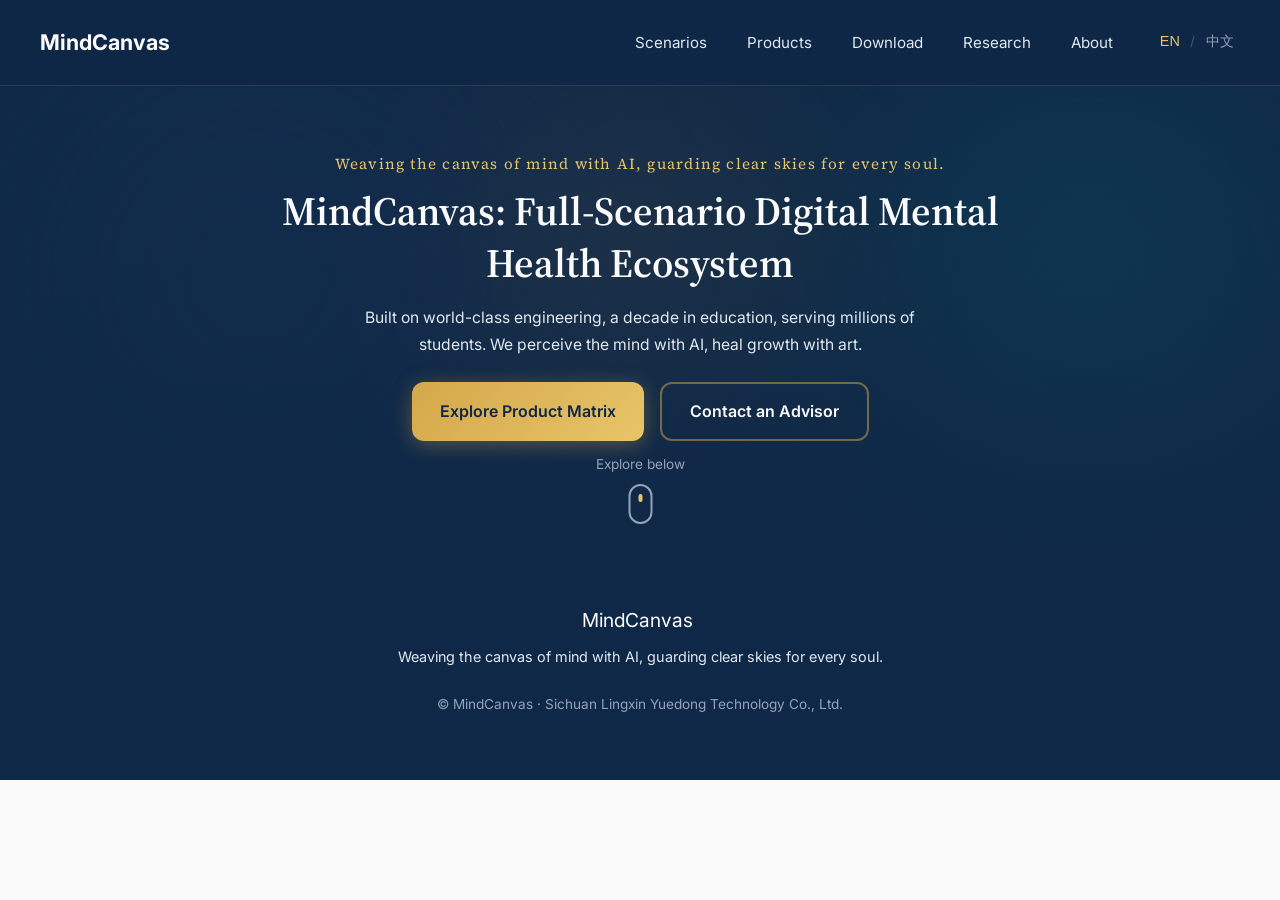
==== index.html @ 5634c2ac "first commit" ====
<!DOCTYPE html>
<html lang="en">
<head>
  <meta charset="UTF-8">
  <meta name="viewport" content="width=device-width, initial-scale=1.0">
  <title>MindCanvas — Full-Scenario Digital Mental Health Ecosystem</title>
  <meta name="description" content="Weaving the canvas of mind with AI, guarding clear skies for every soul. World-class engineering, a decade in education, millions of students.">
  <link rel="preconnect" href="https://fonts.googleapis.com">
  <link rel="preconnect" href="https://fonts.gstatic.com" crossorigin>
  <link href="https://fonts.googleapis.com/css2?family=Inter:wght@400;500;600;700&family=Source+Serif+4:opsz,wght@8..60,400;8..60,600;8..60,700&family=Noto+Sans+SC:wght@400;500;600;700&family=Noto+Serif+SC:wght@400;500;600;700&display=swap" rel="stylesheet">
  <link rel="stylesheet" href="styles.css">
</head>
<body>
  <header class="site-header">
    <nav class="nav">
      <a href="index.html" class="logo">
        <span class="logo-text">MindCanvas</span>
        <span class="logo-sub" data-i18n="logoSub">心幕</span>
      </a>
      <ul class="nav-links">
        <li><a href="scenarios.html" data-i18n="navScenarios">Scenarios</a></li>
        <li><a href="overview.html#solutions" data-i18n="navProducts">Products</a></li>
        <li><a href="app.html" data-i18n="navDownload">Download</a></li>
        <li><a href="research.html" data-i18n="navTechnology">Research</a></li>
        <li><a href="overview.html#about" data-i18n="navAbout">About</a></li>
        <li>
          <div class="lang-switcher">
            <button type="button" class="lang-btn active" data-lang="en" aria-label="English">EN</button>
            <span class="lang-sep">/</span>
            <button type="button" class="lang-btn" data-lang="zh" aria-label="中文">中文</button>
          </div>
        </li>
      </ul>
      <button class="nav-toggle" aria-label="Menu">
        <span></span><span></span><span></span>
      </button>
    </nav>
  </header>

  <main>
    <section class="hero" id="hero">
      <div class="hero-canvas" aria-hidden="true">
        <div class="fluid-gradient fluid-1"></div>
        <div class="fluid-gradient fluid-2"></div>
        <div class="fluid-gradient fluid-3"></div>
        <div class="canvas-overlay"></div>
      </div>
      <div class="hero-content">
        <p class="hero-tagline" data-i18n="heroTagline">Weaving the canvas of mind with AI, guarding clear skies for every soul.</p>
        <h1 class="hero-title" data-i18n="heroTitle">MindCanvas: Full-Scenario Digital Mental Health Ecosystem</h1>
        <p class="hero-subtitle" data-i18n="heroSubtitle">Built on world-class engineering, a decade in education, serving millions of students. We perceive the mind with AI, heal growth with art.</p>
        <div class="hero-cta">
          <a href="overview.html#solutions" class="btn btn-primary" data-i18n="ctaExplore">Explore Product Matrix</a>
          <a href="overview.html#contact" class="btn btn-secondary" data-i18n="ctaContact">Contact an Advisor</a>
        </div>
      </div>
      <a href="scenarios.html" class="hero-scroll" aria-label="Go to next page">
        <span data-i18n="heroScroll">Explore below</span>
        <div class="scroll-indicator"></div>
      </a>
    </section>
  </main>

  <footer class="site-footer">
    <div class="container">
      <div class="footer-brand">
        <span class="logo-text">MindCanvas</span>
        <span class="logo-sub" data-i18n="logoSub">心幕</span>
      </div>
      <p class="footer-slogan" data-i18n="footerSlogan">Weaving the canvas of mind with AI, guarding clear skies for every soul.</p>
      <p class="footer-copy" data-i18n="footerCopy">© MindCanvas · sensemind.ai</p>
    </div>
  </footer>

  <script src="i18n.js"></script>
  <script src="script.js"></script>
</body>
</html>
---- styles.css ----
/* =============================================
   MindCanvas 心幕 — 数智画卷 (Digital Canvas)
   在理性的底色上，勾勒感性的生命力
   科技深蓝 | 向阳金 | 治愈湖绿
   ============================================= */

:root {
  /* 科技深蓝 (Engineered Deep Blue) - 背景/导航主色，学术权威与 AI 严谨 */
  --blue-deep: #0f2847;
  --blue-primary: #1e3a5f;
  --blue-light: #2d5a87;
  
  /* 向阳金 (Radiant Gold) - Logo 笔触/按钮/高亮，希望与生机 */
  --gold-radiant: #D4A84B;
  --gold-soft: #E8C468;
  --gold-light: #F0D88A;
  
  /* 治愈湖绿 (Healing Teal) - 图表/数据流，平衡与宁静 */
  --teal-healing: #0d9488;
  --teal-soft: #14b8a6;
  --teal-light: #5eead4;
  
  /* 兼容别名 */
  --green-healing: var(--teal-healing);
  --green-soft: var(--teal-soft);
  --green-mint: var(--teal-soft);
  --blue-sky: var(--blue-primary);
  --blue-soft: var(--blue-light);
  --orange-apricot: var(--gold-soft);
  --yellow-warm: var(--gold-light);
  
  /* 中性色 */
  --white: #fafafa;
  --gray-100: #f1f5f9;
  --gray-200: #e2e8f0;
  --gray-400: #94a3b8;
  --gray-600: #475569;
  
  /* 流体渐变 - 数智画布 */
  --fluid-1: rgba(30, 58, 95, 0.5);
  --fluid-2: rgba(13, 148, 136, 0.35);
  --fluid-3: rgba(212, 168, 75, 0.2);
  
  /* 字体：半衬线标题 + 无衬线正文 */
  --font-serif: 'Source Serif 4', 'Noto Serif SC', serif;
  --font-sans: 'Inter', 'PingFang SC', 'Noto Sans SC', -apple-system, sans-serif;
  
  --space-xs: 0.5rem;
  --space-sm: 1rem;
  --space-md: 1.5rem;
  --space-lg: 2.5rem;
  --space-xl: 4rem;
  --radius: 12px;
  --radius-lg: 20px;
  
  --ease-out: cubic-bezier(0.33, 1, 0.68, 1);
  --ease-in-out: cubic-bezier(0.65, 0, 0.35, 1);
  
  --shadow-soft: 0 4px 20px rgba(15, 40, 71, 0.12);
  --shadow-card: 0 8px 32px rgba(15, 40, 71, 0.08);
}

/* Reset & Base */
*, *::before, *::after {
  box-sizing: border-box;
  margin: 0;
  padding: 0;
}

html {
  scroll-behavior: smooth;
}

body {
  font-family: var(--font-sans);
  font-size: 16px;
  line-height: 1.7;
  color: var(--gray-600);
  background: var(--white);
  overflow-x: hidden;
}

.scenarios-page main {
  padding-top: 70px;
}

/* ========== Header ========== */
.site-header {
  position: fixed;
  top: 0;
  left: 0;
  right: 0;
  z-index: 100;
  padding: var(--space-md) var(--space-lg);
  background: rgba(15, 40, 71, 0.92);
  backdrop-filter: blur(12px);
  border-bottom: 1px solid rgba(212, 168, 75, 0.15);
  transition: background 0.3s var(--ease-out);
}

.site-header.scrolled {
  background: rgba(15, 40, 71, 0.98);
  box-shadow: var(--shadow-soft);
}

.nav {
  max-width: 1200px;
  margin: 0 auto;
  display: flex;
  align-items: center;
  justify-content: space-between;
}

.logo {
  display: flex;
  align-items: baseline;
  gap: 0.35em;
  text-decoration: none;
  color: var(--white);
  font-weight: 700;
}

.logo-text {
  font-size: 1.35rem;
}

.logo-sub {
  font-family: var(--font-serif);
  font-size: 0.95rem;
  color: var(--gold-soft);
  font-weight: 500;
}

.nav-links {
  display: flex;
  gap: var(--space-lg);
  list-style: none;
}

.nav-links a {
  color: var(--gray-200);
  text-decoration: none;
  font-size: 0.95rem;
  transition: color 0.2s;
}

.nav-links a:hover {
  color: var(--gold-soft);
}

.lang-switcher {
  display: flex;
  align-items: center;
  gap: 0.25rem;
}

.lang-btn {
  background: none;
  border: none;
  color: var(--gray-400);
  font-size: 0.9rem;
  cursor: pointer;
  padding: 0.2rem 0.4rem;
  transition: color 0.2s;
}

.lang-btn:hover,
.lang-btn.active {
  color: var(--gold-soft);
}

.lang-sep {
  color: var(--gray-500);
  font-size: 0.85rem;
  user-select: none;
}

.nav-toggle {
  display: none;
  flex-direction: column;
  gap: 6px;
  background: none;
  border: none;
  cursor: pointer;
  padding: 4px;
}

.nav-toggle span {
  width: 24px;
  height: 2px;
  background: var(--white);
  transition: transform 0.3s, opacity 0.3s;
}

@media (max-width: 768px) {
  .nav-links {
    position: fixed;
    top: 60px;
    left: 0;
    right: 0;
    flex-direction: column;
    padding: var(--space-lg);
    background: rgba(15, 40, 71, 0.98);
    transform: translateY(-100%);
    opacity: 0;
    visibility: hidden;
    transition: all 0.3s var(--ease-out);
  }

  .nav-links.active {
    transform: translateY(0);
    opacity: 1;
    visibility: visible;
  }
}

/* ========== Hero Section ========== */
.hero {
  position: relative;
  min-height: min(65vh, 540px);
  display: flex;
  flex-direction: column;
  justify-content: center;
  align-items: center;
  padding: calc(60px + var(--space-sm)) var(--space-lg) var(--space-sm);
  overflow: hidden;
}

.hero-canvas {
  position: absolute;
  inset: 0;
  background: var(--blue-deep);
}

/* 流体渐变背景 */
.fluid-gradient {
  position: absolute;
  border-radius: 50%;
  filter: blur(80px);
  opacity: 0.8;
  animation: fluidFloat 18s ease-in-out infinite;
}

.fluid-1 {
  width: 60vw;
  height: 60vw;
  background: radial-gradient(circle, var(--fluid-1) 0%, transparent 70%);
  top: -20%;
  left: -10%;
  animation-delay: 0s;
}

.fluid-2 {
  width: 50vw;
  height: 50vw;
  background: radial-gradient(circle, var(--fluid-2) 0%, transparent 70%);
  bottom: -15%;
  right: -10%;
  animation-delay: -6s;
}

.fluid-3 {
  width: 40vw;
  height: 40vw;
  background: radial-gradient(circle, var(--fluid-3) 0%, transparent 70%);
  top: 50%;
  left: 50%;
  transform: translate(-50%, -50%);
  animation-delay: -12s;
}

@keyframes fluidFloat {
  0%, 100% { transform: translate(0, 0) scale(1); }
  33% { transform: translate(5%, -5%) scale(1.05); }
  66% { transform: translate(-5%, 5%) scale(0.98); }
}

.canvas-overlay {
  position: absolute;
  inset: 0;
  background: linear-gradient(180deg, transparent 0%, rgba(15,40,71,0.4) 50%, rgba(15,40,71,0.85) 100%);
  pointer-events: none;
}

.hero-content {
  position: relative;
  z-index: 2;
  max-width: 800px;
  text-align: center;
}

.hero-tagline {
  font-family: var(--font-serif);
  font-size: 0.95rem;
  color: var(--gold-soft);
  margin-bottom: var(--space-xs);
  letter-spacing: 0.08em;
}

.hero-title {
  font-family: var(--font-serif);
  font-size: clamp(1.6rem, 3.5vw, 2.5rem);
  font-weight: 600;
  color: var(--white);
  line-height: 1.3;
  margin-bottom: var(--space-sm);
}

.hero-subtitle {
  font-size: 0.98rem;
  color: var(--gray-200);
  margin-bottom: var(--space-md);
  max-width: 560px;
  margin-left: auto;
  margin-right: auto;
}

.hero-cta {
  display: flex;
  gap: var(--space-sm);
  justify-content: center;
  flex-wrap: wrap;
  margin-bottom: var(--space-xs);
}

.btn {
  display: inline-flex;
  align-items: center;
  justify-content: center;
  padding: 0.85rem 1.75rem;
  font-size: 1rem;
  font-weight: 600;
  text-decoration: none;
  border-radius: var(--radius);
  transition: all 0.25s var(--ease-out);
  cursor: pointer;
}

.btn-primary {
  background: linear-gradient(135deg, var(--gold-radiant), var(--gold-soft));
  color: var(--blue-deep);
  border: none;
  box-shadow: 0 4px 20px rgba(212, 168, 75, 0.35);
}

.btn-primary:hover {
  transform: translateY(-2px);
  box-shadow: 0 8px 28px rgba(212, 168, 75, 0.45);
}

.btn-secondary {
  background: transparent;
  color: var(--white);
  border: 2px solid rgba(212, 168, 75, 0.5);
}

.btn-secondary:hover {
  border-color: var(--gold-soft);
  color: var(--gold-soft);
  background: rgba(212, 168, 75, 0.1);
}

.btn-large {
  padding: 1rem 2.5rem;
  font-size: 1.1rem;
}

.hero-scroll {
  position: absolute;
  bottom: var(--space-sm);
  left: 50%;
  transform: translateX(-50%);
  display: flex;
  flex-direction: column;
  align-items: center;
  gap: var(--space-xs);
  color: var(--gray-400);
  font-size: 0.85rem;
  text-decoration: none;
  cursor: pointer;
  transition: color 0.2s;
}

.hero-scroll:hover {
  color: var(--gold-soft);
}

.scroll-indicator {
  width: 24px;
  height: 40px;
  border: 2px solid var(--gray-400);
  border-radius: 12px;
  position: relative;
  overflow: hidden;
}

.scroll-indicator::after {
  content: '';
  position: absolute;
  top: 8px;
  left: 50%;
  transform: translateX(-50%);
  width: 4px;
  height: 8px;
  background: var(--gold-soft);
  border-radius: 2px;
  animation: scrollBounce 2s ease-in-out infinite;
}

@keyframes scrollBounce {
  0%, 100% { opacity: 1; transform: translateX(-50%) translateY(0); }
  50% { opacity: 0.3; transform: translateX(-50%) translateY(12px); }
}

/* ========== Scenarios Carousel ========== */
.scenarios {
  background: linear-gradient(160deg, var(--blue-deep) 0%, var(--blue-primary) 100%);
  color: var(--gray-200);
  padding-top: var(--space-lg);
}

.scenarios .section-title {
  color: var(--white);
}

.scenario-carousel {
  position: relative;
  overflow: hidden;
}

.carousel-track {
  position: relative;
  min-height: 300px;
}

.scenario-slide {
  position: absolute;
  inset: 0;
  display: grid;
  grid-template-columns: 1fr 1.2fr;
  gap: var(--space-lg);
  align-items: center;
  opacity: 0;
  visibility: hidden;
  transition: opacity 0.5s var(--ease-out), visibility 0.5s;
}

.scenario-slide.active {
  position: relative;
  opacity: 1;
  visibility: visible;
}

.slide-visual {
  aspect-ratio: 4/3;
  border-radius: var(--radius-lg);
  overflow: hidden;
  position: relative;
}

.scene-img {
  position: absolute;
  inset: 0;
  width: 100%;
  height: 100%;
  object-fit: cover;
  z-index: 1;
}

.slide-portal {
  background: linear-gradient(145deg, #7BC4A0 0%, #6BB89A 50%, #5BA88A 100%);
  box-shadow: var(--shadow-card);
}

.slide-bot {
  background: linear-gradient(145deg, #8B9FD4 0%, #7B8FC8 50%, #6B7FB8 100%);
  box-shadow: var(--shadow-card);
}

.slide-app {
  background: linear-gradient(145deg, #A8E6CF 0%, #7BC4A0 50%, #6BB89A 100%);
  box-shadow: var(--shadow-card);
}

.slide-edu {
  background: linear-gradient(145deg, #F5B895 0%, #F0A070 50%, #E89050 100%);
  box-shadow: var(--shadow-card);
}

.scene-illustration {
  position: absolute;
  inset: 0;
  background-size: cover;
  background-position: center;
  opacity: 0.9;
  z-index: 0;
}

.slide-portal .scene-illustration {
  background-image: 
    radial-gradient(circle at 30% 30%, rgba(255,255,255,0.15) 0%, transparent 50%),
    url("data:image/svg+xml,%3Csvg xmlns='http://www.w3.org/2000/svg' viewBox='0 0 120 120'%3E%3Cpath fill='rgba(255,255,255,0.2)' d='M30 50h60v20H30z M40 75h40v5H40z'/%3E%3Ccircle cx='60' cy='40' r='15' fill='none' stroke='rgba(255,255,255,0.3)' stroke-width='2'/%3E%3C/svg%3E");
}

.slide-bot .scene-illustration {
  background-image:
    radial-gradient(circle at 70% 30%, rgba(255,255,255,0.2) 0%, transparent 45%),
    url("data:image/svg+xml,%3Csvg xmlns='http://www.w3.org/2000/svg' viewBox='0 0 120 120'%3E%3Cellipse cx='60' cy='45' rx='25' ry='22' fill='none' stroke='rgba(255,255,255,0.3)' stroke-width='2'/%3E%3Ccircle cx='55' cy='40' r='3' fill='rgba(255,255,255,0.5)'/%3E%3Ccircle cx='65' cy='40' r='3' fill='rgba(255,255,255,0.5)'/%3E%3Cpath stroke='rgba(255,255,255,0.4)' stroke-width='2' d='M45 55 Q60 65 75 55' fill='none'/%3E%3Crect x='45' y='75' width='30' height='25' rx='5' fill='none' stroke='rgba(255,255,255,0.3)' stroke-width='1.5'/%3E%3C/svg%3E");
}

.slide-app .scene-illustration {
  background-image:
    radial-gradient(circle at 20% 80%, rgba(255,255,255,0.15) 0%, transparent 40%),
    url("data:image/svg+xml,%3Csvg xmlns='http://www.w3.org/2000/svg' viewBox='0 0 120 120'%3E%3Crect x='45' y='25' width='30' height='55' rx='4' fill='none' stroke='rgba(255,255,255,0.4)' stroke-width='2'/%3E%3Ccircle cx='60' cy='95' r='8' fill='none' stroke='rgba(255,255,255,0.3)' stroke-width='1.5'/%3E%3Cpath d='M55 45 L65 45 L65 70 L55 70 Z' fill='rgba(255,255,255,0.2)'/%3E%3C/svg%3E");
}

.slide-edu .scene-illustration {
  background-image:
    radial-gradient(circle at 80% 20%, rgba(255,255,255,0.2) 0%, transparent 50%),
    url("data:image/svg+xml,%3Csvg xmlns='http://www.w3.org/2000/svg' viewBox='0 0 120 120'%3E%3Crect x='20' y='40' width='80' height='50' rx='2' fill='none' stroke='rgba(255,255,255,0.35)' stroke-width='2'/%3E%3Cpath d='M30 55 h60 M30 65 h50' stroke='rgba(255,255,255,0.25)' stroke-width='1' fill='none'/%3E%3Ccircle cx='35' cy='75' r='8' fill='none' stroke='rgba(255,255,255,0.3)' stroke-width='1.5'/%3E%3Ccircle cx='55' cy='75' r='8' fill='none' stroke='rgba(255,255,255,0.3)' stroke-width='1.5'/%3E%3Ccircle cx='75' cy='75' r='8' fill='none' stroke='rgba(255,255,255,0.3)' stroke-width='1.5'/%3E%3C/svg%3E");
}

.slide-content {
  padding: var(--space-sm) 0;
}

.slide-product {
  font-size: 0.85rem;
  color: var(--gold-soft);
  text-transform: uppercase;
  letter-spacing: 0.08em;
  margin-bottom: var(--space-xs);
}

.slide-title {
  font-family: var(--font-serif);
  font-size: 1.35rem;
  font-weight: 600;
  color: var(--white);
  margin-bottom: var(--space-xs);
}

.slide-subtitle {
  font-size: 0.9rem;
  color: var(--gray-200);
  margin-bottom: var(--space-sm);
}

.slide-detail h4 {
  font-size: 0.8rem;
  color: var(--gold-soft);
  text-transform: uppercase;
  letter-spacing: 0.05em;
  margin-top: var(--space-sm);
  margin-bottom: var(--space-xs);
}

.slide-detail h4:first-of-type {
  margin-top: 0;
}

.slide-detail p {
  font-size: 0.9rem;
  line-height: 1.65;
  color: var(--gray-200);
}

.carousel-indicators {
  display: flex;
  justify-content: center;
  gap: var(--space-sm);
  margin-top: var(--space-sm);
}

.indicator {
  width: 10px;
  height: 10px;
  border-radius: 50%;
  border: 2px solid var(--gray-500);
  background: transparent;
  cursor: pointer;
  transition: all 0.3s;
}

.indicator:hover {
  border-color: var(--gold-soft);
}

.indicator.active {
  background: var(--gold-soft);
  border-color: var(--gold-soft);
}

@media (max-width: 900px) {
  .scenario-slide {
    grid-template-columns: 1fr;
  }

  .slide-visual {
    max-height: 240px;
  }
}

/* ========== Comparison Table ========== */
.comparison {
  background: var(--gray-100);
}

.comparison .section-title {
  color: var(--blue-deep);
}

.compare-table {
  max-width: 900px;
  margin: 0 auto;
  border-radius: var(--radius-lg);
  overflow: hidden;
  box-shadow: 0 4px 24px rgba(15, 40, 71, 0.08);
}

.compare-row {
  display: grid;
  grid-template-columns: 140px 1fr 1fr;
  min-height: 3rem;
}

.compare-row.compare-header {
  background: var(--blue-deep);
  color: white;
  font-weight: 600;
}

.compare-row:not(.compare-header) {
  background: white;
  border-bottom: 1px solid var(--gray-200);
}

.compare-row:not(.compare-header):last-child {
  border-bottom: none;
}

.compare-cell {
  padding: var(--space-md) var(--space-lg);
  display: flex;
  align-items: center;
}

.compare-dim {
  font-weight: 600;
  color: var(--blue-deep);
}

.compare-header .compare-dim {
  color: rgba(255, 255, 255, 0.95);
}

.compare-traditional {
  color: var(--gray-600);
  border-left: 1px solid var(--gray-200);
}

.compare-mindcanvas {
  background: rgba(13, 148, 136, 0.08);
  color: var(--blue-deep);
  border-left: 3px solid var(--green-healing);
  font-weight: 500;
}

.compare-header .compare-traditional,
.compare-header .compare-mindcanvas {
  border-left-color: rgba(255, 255, 255, 0.2);
}

.compare-header .compare-mindcanvas {
  background: rgba(255, 255, 255, 0.2);
  border-left-color: var(--green-soft);
}

@media (max-width: 700px) {
  .compare-row {
    grid-template-columns: 1fr;
    grid-template-rows: auto auto auto;
  }

  .compare-cell {
    padding: var(--space-sm) var(--space-md);
  }

  .compare-cell.compare-dim {
    background: var(--blue-deep);
    color: var(--white);
    font-size: 0.95rem;
  }

  .compare-row:not(.compare-header) .compare-dim {
    background: var(--gray-200);
    color: var(--blue-deep);
  }

  .compare-traditional {
    border-left: none;
    border-top: 1px solid var(--gray-200);
  }

  .compare-mindcanvas {
    border-left: none;
    border-top: 2px solid var(--teal-healing);
  }

  .compare-header .compare-cell {
    border-bottom: 1px solid rgba(255,255,255,0.2);
  }
}

/* ========== Sections Common ========== */
section {
  padding: var(--space-md) var(--space-lg);
}

/* 锚点滚动时留出固定头部高度，避免标题被挡住 */
section[id] {
  scroll-margin-top: 90px;
}

.container {
  max-width: 1100px;
  margin: 0 auto;
  padding-left: var(--space-md);
  padding-right: var(--space-md);
}

.section-title {
  font-family: var(--font-serif);
  font-size: clamp(1.5rem, 3vw, 2rem);
  font-weight: 600;
  color: var(--blue-deep);
  text-align: center;
  margin-bottom: var(--space-md);
}

/* ========== Legacy Section ========== */
.legacy {
  background: var(--gray-100);
}

.legacy-stats {
  display: grid;
  grid-template-columns: repeat(auto-fit, minmax(260px, 1fr));
  gap: var(--space-md);
}

.stat-card {
  background: white;
  padding: var(--space-lg);
  border-radius: var(--radius-lg);
  text-align: center;
  box-shadow: var(--shadow-card);
  border: 1px solid rgba(13, 148, 136, 0.15);
  transition: transform 0.3s var(--ease-out);
}

.stat-card:hover {
  transform: translateY(-4px);
}

.stat-number {
  font-family: var(--font-sans);
  font-size: 3rem;
  font-weight: 700;
  color: var(--teal-healing);
  display: inline;
}

.stat-unit {
  font-size: 1.5rem;
  color: var(--teal-healing);
  font-weight: 600;
}

.stat-label {
  font-size: 1.1rem;
  font-weight: 600;
  color: var(--blue-deep);
  margin-top: var(--space-xs);
}

.stat-desc {
  font-size: 0.9rem;
  color: var(--gray-600);
  margin-top: var(--space-xs);
}

.legacy-cta {
  padding: var(--space-xl) var(--space-lg);
  text-align: center;
  background: var(--gray-100);
}

.legacy-cta .btn {
  min-width: 200px;
}

/* ========== Solutions Section ========== */
.solutions {
  background: var(--white);
  padding-bottom: var(--space-xl);
}

.solutions .section-title {
  font-family: var(--font-serif);
}

.solution-cards {
  display: grid;
  grid-template-columns: repeat(2, 1fr);
  gap: var(--space-md);
}

.solution-card {
  perspective: 1000px;
  min-height: 220px;
}

.card-inner {
  position: relative;
  width: 100%;
  height: 100%;
  min-height: 220px;
  transition: transform 0.7s var(--ease-out);
  transform-style: preserve-3d;
}

.solution-card:hover .card-inner,
.solution-card.flipped .card-inner {
  transform: rotateY(180deg);
}

.card-front,
.card-back {
  position: absolute;
  inset: 0;
  backface-visibility: hidden;
  border-radius: var(--radius-lg);
  padding: var(--space-md);
  display: flex;
  flex-direction: column;
  justify-content: center;
  align-items: center;
  text-align: center;
  font-family: var(--font-sans);
}

.card-front {
  background: linear-gradient(145deg, var(--blue-primary) 0%, var(--blue-deep) 100%);
  color: white;
  border: 1px solid rgba(255, 255, 255, 0.3);
}

.card-icon {
  font-size: 2.5rem;
  margin-bottom: var(--space-sm);
}

.card-front h3 {
  font-family: var(--font-serif);
  font-size: 1.2rem;
  font-weight: 600;
  margin-bottom: var(--space-xs);
  line-height: 1.3;
}

.card-tag {
  font-family: var(--font-sans);
  font-size: 0.85rem;
  font-weight: 600;
  color: var(--teal-soft);
  margin-bottom: var(--space-xs);
  letter-spacing: 0.02em;
}

.card-desc {
  font-family: var(--font-sans);
  font-size: 0.9rem;
  line-height: 1.5;
  color: rgba(255, 255, 255, 0.95);
  word-wrap: break-word;
}

.card-back {
  background: linear-gradient(145deg, var(--blue-deep) 0%, #051a2e 100%);
  color: white;
  transform: rotateY(180deg);
  justify-content: flex-start;
  align-items: stretch;
  text-align: left;
  padding: var(--space-lg);
  overflow-y: auto;
}

.card-back h4 {
  font-family: var(--font-sans);
  font-size: 0.85rem;
  font-weight: 600;
  color: var(--gold-soft);
  margin-bottom: var(--space-sm);
  text-transform: uppercase;
  letter-spacing: 0.08em;
}

.card-back ul {
  list-style: none;
  padding: 0;
  margin: 0 0 var(--space-sm) 0;
  font-family: var(--font-sans);
  font-size: 0.9rem;
  line-height: 1.6;
}

.card-back li {
  padding-left: 1em;
  position: relative;
  margin-bottom: 0.35em;
}

.card-back li::before {
  content: '•';
  position: absolute;
  left: 0;
  color: var(--teal-soft);
}

.card-highlight {
  margin-top: auto;
  font-family: var(--font-sans);
  font-size: 0.85rem;
  font-weight: 500;
  color: var(--teal-soft);
  line-height: 1.4;
}

.card-link {
  display: inline-block;
  margin-top: var(--space-sm);
  font-family: var(--font-sans);
  font-size: 0.9rem;
  font-weight: 600;
  color: var(--gold-soft);
  text-decoration: none;
  transition: color 0.2s;
}

.card-link:hover {
  color: var(--gold-light);
}

/* ========== Technology Section (Research intro) ========== */
.technology {
  background: linear-gradient(160deg, var(--blue-deep) 0%, var(--blue-primary) 100%);
  color: white;
  padding-top: var(--space-xl);
}

.technology .section-title {
  color: white;
}

.tech-intro {
  max-width: 640px;
  margin: 0 auto var(--space-xl);
  text-align: center;
  font-size: 1.05rem;
  line-height: 1.7;
  color: rgba(255, 255, 255, 0.95);
}

.tech-cta-wrap {
  text-align: center;
  margin-top: var(--space-xl);
}

.tech-cta-wrap .btn {
  border-color: rgba(255, 255, 255, 0.5);
  color: white;
}

.tech-cta-wrap .btn:hover {
  background: rgba(255, 255, 255, 0.2);
  border-color: rgba(255, 255, 255, 0.8);
}

.tech-grid {
  display: grid;
  grid-template-columns: repeat(auto-fit, minmax(300px, 1fr));
  gap: var(--space-lg);
}

.tech-card {
  background: rgba(255, 255, 255, 0.15);
  border: 1px solid rgba(255, 255, 255, 0.25);
  border-radius: var(--radius-lg);
  padding: var(--space-xl);
  transition: all 0.3s var(--ease-out);
}

.tech-card:hover {
  background: rgba(255, 255, 255, 0.25);
  border-color: rgba(255, 255, 255, 0.4);
}

.tech-icon {
  width: 48px;
  height: 48px;
  color: var(--gold-soft);
  margin-bottom: var(--space-md);
}

.tech-icon svg {
  width: 100%;
  height: 100%;
}

.tech-card h3 {
  font-family: var(--font-serif);
  font-size: 1.2rem;
  font-weight: 600;
  color: white;
  margin-bottom: var(--space-sm);
}

.tech-card p {
  font-size: 0.95rem;
  line-height: 1.7;
  color: rgba(255, 255, 255, 0.95);
}

/* ========== About Section ========== */
.about {
  background: var(--gray-100);
}

.about-content {
  max-width: 720px;
  margin: 0 auto;
}

.about-block {
  margin-bottom: var(--space-xl);
}

.about-block h3 {
  font-family: var(--font-serif);
  font-size: 1.25rem;
  font-weight: 600;
  color: var(--blue-deep);
  margin-bottom: var(--space-md);
}

.about-block p {
  margin-bottom: var(--space-md);
  color: var(--gray-600);
}

.about-list {
  list-style: none;
}

.about-list li {
  margin-bottom: var(--space-md);
  padding-left: 1.5em;
  position: relative;
  color: var(--gray-600);
}

.about-list li::before {
  content: '';
  position: absolute;
  left: 0;
  top: 0.6em;
  width: 6px;
  height: 6px;
  background: var(--teal-healing);
  border-radius: 50%;
}

.about-vision {
  background: linear-gradient(135deg, var(--blue-primary), var(--blue-deep));
  padding: var(--space-xl);
  border-radius: var(--radius-lg);
  text-align: center;
}

.vision-text {
  font-family: var(--font-serif);
  font-size: 1.1rem;
  color: var(--white);
  margin: 0;
}

.vision-text strong {
  color: var(--gold-soft);
}

/* ========== Contact Section ========== */
.contact {
  background: linear-gradient(135deg, var(--blue-primary), var(--blue-deep));
  text-align: center;
}

.contact .section-title {
  color: white;
}

.contact-subtitle {
  color: rgba(255, 255, 255, 0.95);
  margin-bottom: var(--space-lg);
}

.contact .btn-primary {
  background: linear-gradient(135deg, var(--gold-radiant), var(--gold-soft));
  color: var(--blue-deep);
  box-shadow: 0 4px 20px rgba(212, 168, 75, 0.35);
}

.contact .btn-primary:hover {
  box-shadow: 0 8px 28px rgba(212, 168, 75, 0.45);
}

/* ========== Footer ========== */
.site-footer {
  background: var(--blue-deep);
  padding: var(--space-xl);
  text-align: center;
}

.footer-brand {
  display: flex;
  align-items: baseline;
  justify-content: center;
  gap: 0.35em;
  margin-bottom: var(--space-xs);
}

.footer-brand .logo-text {
  color: white;
  font-size: 1.2rem;
}

.footer-brand .logo-sub {
  color: var(--gold-soft);
}

.footer-slogan {
  color: var(--gray-200);
  font-size: 0.9rem;
  margin-bottom: var(--space-md);
}

.footer-copy {
  color: var(--gray-400);
  font-size: 0.85rem;
}

/* ========== Responsive ========== */
@media (max-width: 768px) {
  .nav-links {
    display: none;
  }

  .nav-toggle {
    display: flex;
  }

  .hero-cta {
    flex-direction: column;
  }

  .hero-cta .btn {
    width: 100%;
  }

  .solution-cards {
    grid-template-columns: 1fr;
  }

  .solution-card {
    min-height: 220px;
  }

  .card-inner {
    min-height: 220px;
  }
}
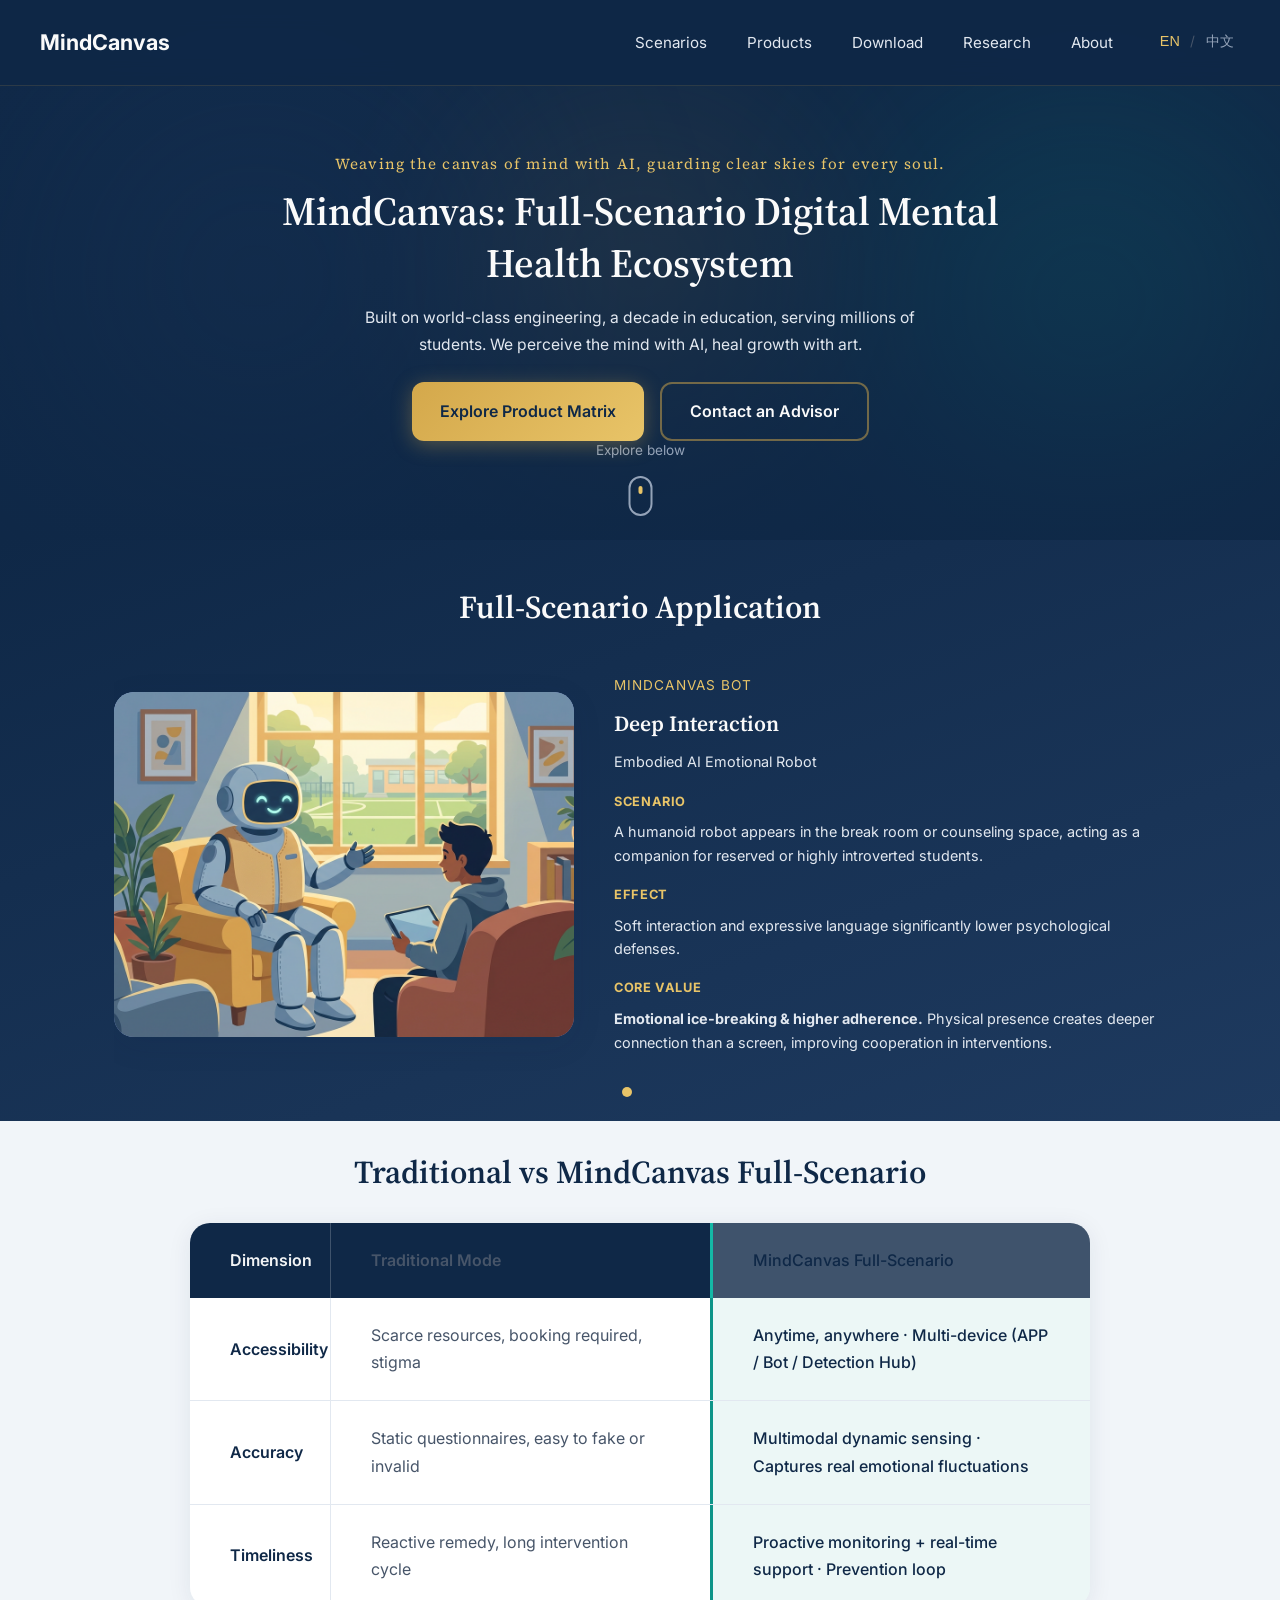
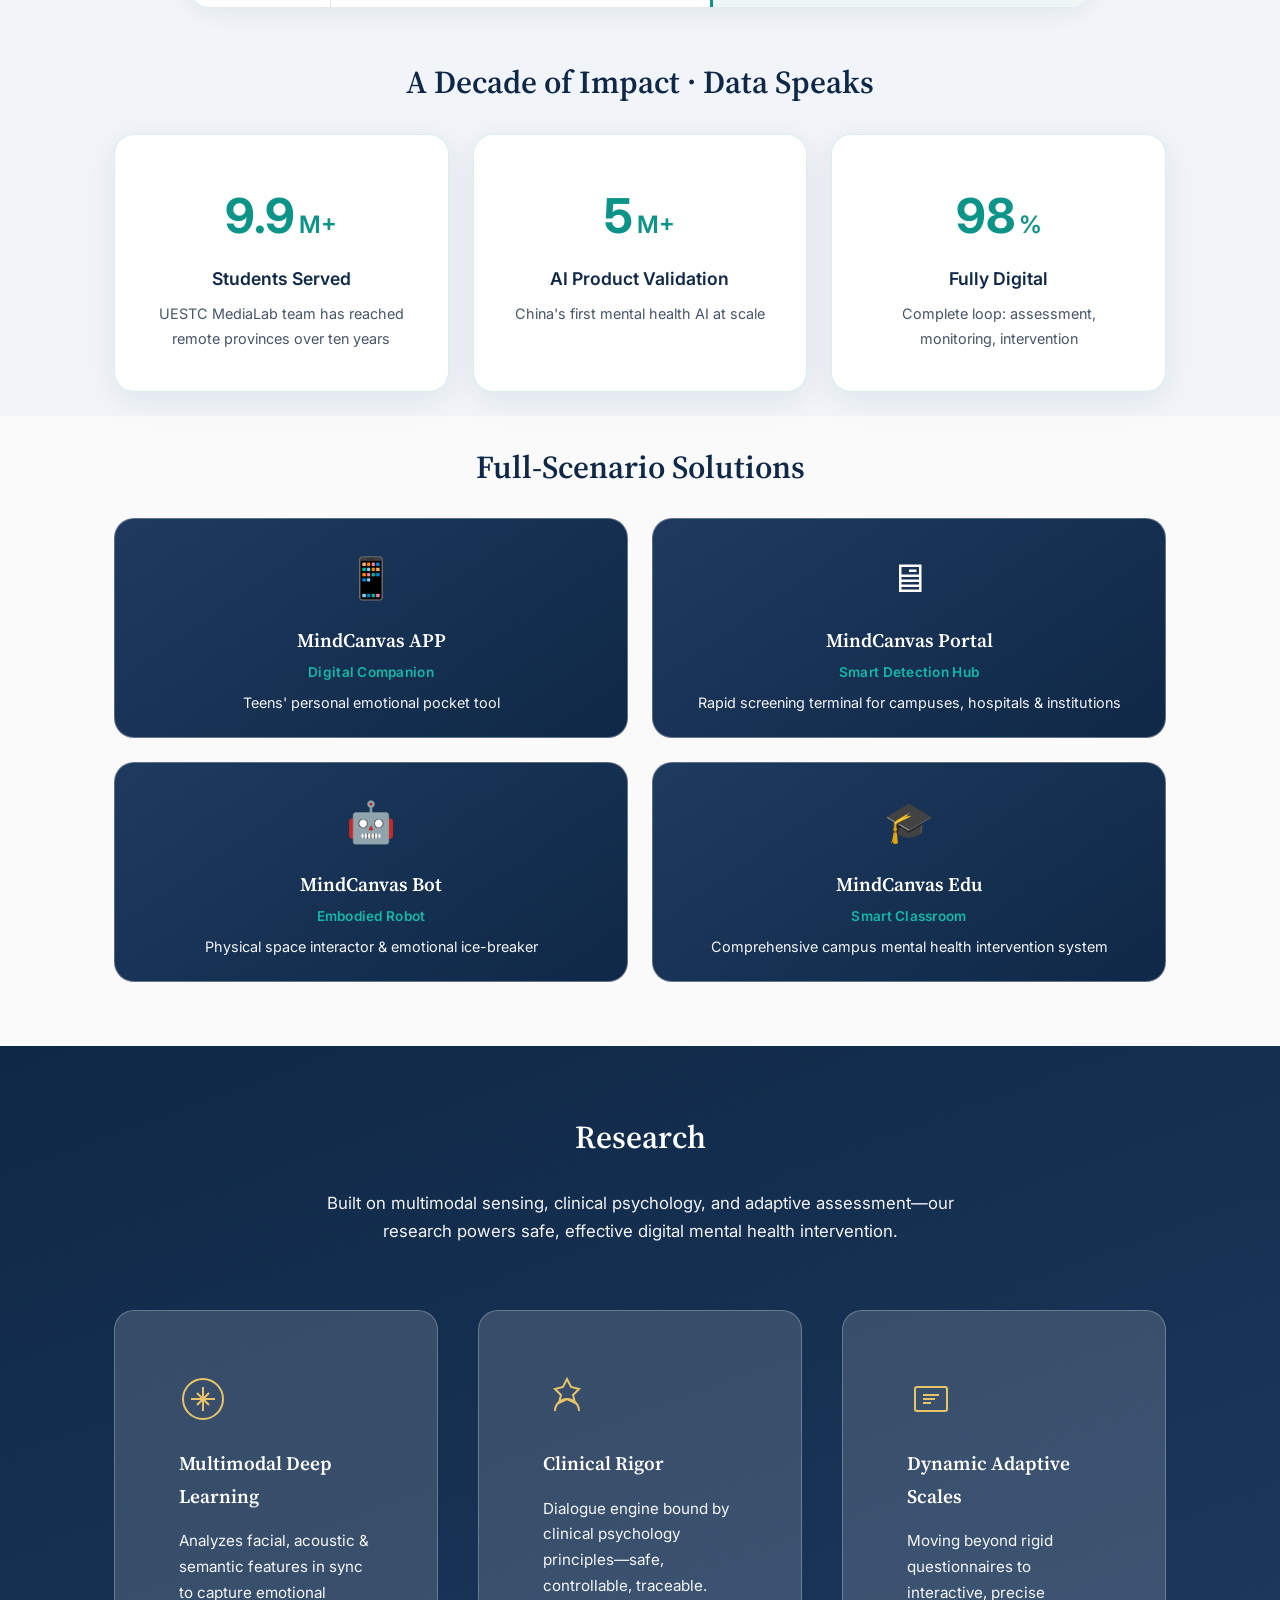
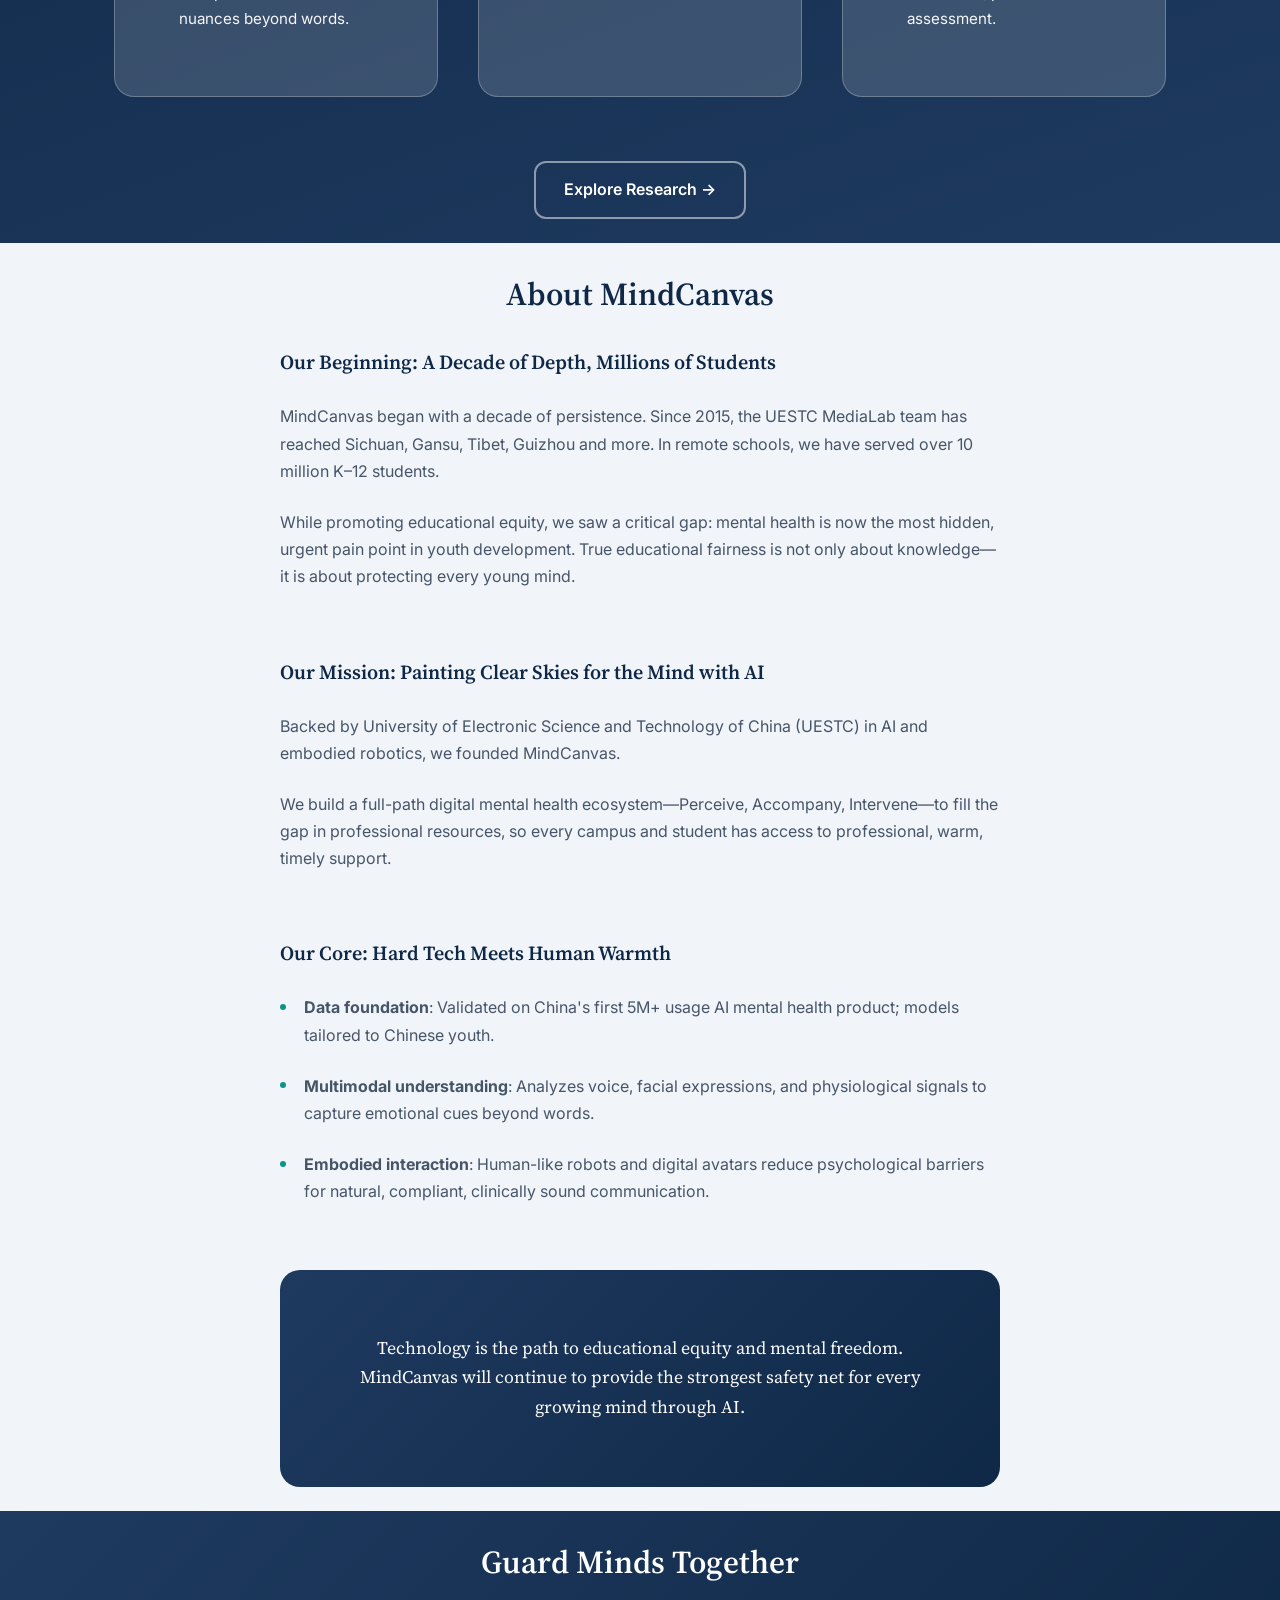
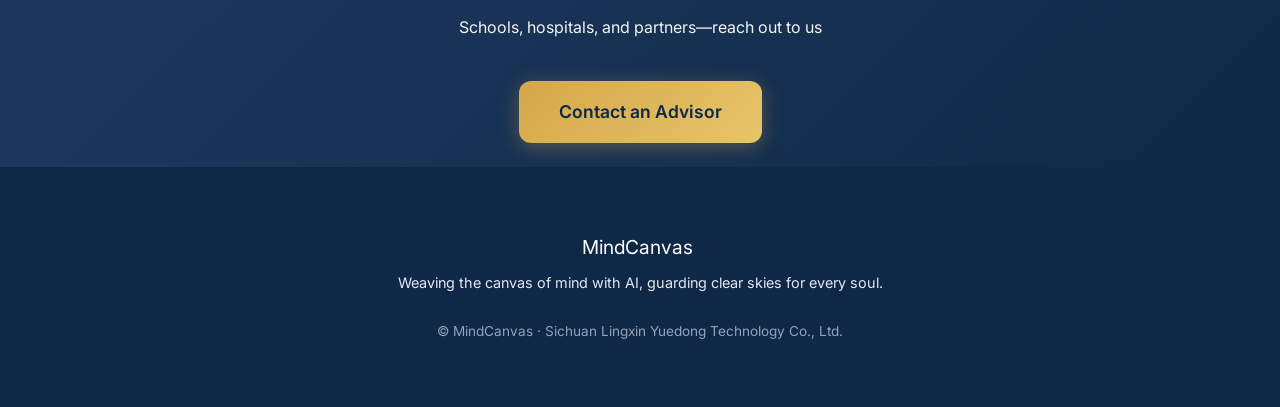
==== commit fcbcf6a1: "0.0.4" ====
--- a/index.html
+++ b/index.html
@@ -18,11 +18,11 @@
         <span class="logo-sub" data-i18n="logoSub">心幕</span>
       </a>
       <ul class="nav-links">
-        <li><a href="scenarios.html" data-i18n="navScenarios">Scenarios</a></li>
-        <li><a href="overview.html#solutions" data-i18n="navProducts">Products</a></li>
+        <li><a href="#scenarios" data-i18n="navScenarios">Scenarios</a></li>
+        <li><a href="#solutions" data-i18n="navProducts">Products</a></li>
         <li><a href="app.html" data-i18n="navDownload">Download</a></li>
         <li><a href="research.html" data-i18n="navTechnology">Research</a></li>
-        <li><a href="overview.html#about" data-i18n="navAbout">About</a></li>
+        <li><a href="#about" data-i18n="navAbout">About</a></li>
         <li>
           <div class="lang-switcher">
             <button type="button" class="lang-btn active" data-lang="en" aria-label="English">EN</button>
@@ -50,14 +50,327 @@
         <h1 class="hero-title" data-i18n="heroTitle">MindCanvas: Full-Scenario Digital Mental Health Ecosystem</h1>
         <p class="hero-subtitle" data-i18n="heroSubtitle">Built on world-class engineering, a decade in education, serving millions of students. We perceive the mind with AI, heal growth with art.</p>
         <div class="hero-cta">
-          <a href="overview.html#solutions" class="btn btn-primary" data-i18n="ctaExplore">Explore Product Matrix</a>
-          <a href="overview.html#contact" class="btn btn-secondary" data-i18n="ctaContact">Contact an Advisor</a>
-        </div>
-      </div>
-      <a href="scenarios.html" class="hero-scroll" aria-label="Go to next page">
+          <a href="#solutions" class="btn btn-primary" data-i18n="ctaExplore">Explore Product Matrix</a>
+          <a href="#contact" class="btn btn-secondary" data-i18n="ctaContact">Contact an Advisor</a>
+        </div>
+      </div>
+      <a href="#scenarios" class="hero-scroll" aria-label="Go to next section">
         <span data-i18n="heroScroll">Explore below</span>
         <div class="scroll-indicator"></div>
       </a>
+    </section>
+
+    <section class="scenarios" id="scenarios">
+      <div class="container">
+        <h2 class="section-title" data-i18n="scenariosTitle">Full-Scenario Application</h2>
+        <div class="scenario-carousel">
+          <div class="carousel-track">
+            <article class="scenario-slide active" data-scenario="portal">
+              <div class="slide-visual slide-portal">
+                <img src="assets/scene-portal.jpg" alt="校园筛查场景 - MindCanvas Portal" class="scene-img" onerror="this.style.display='none'">
+                <div class="scene-illustration" aria-hidden="true"></div>
+              </div>
+              <div class="slide-content">
+                <p class="slide-product">MindCanvas Portal</p>
+                <h3 class="slide-title" data-i18n="scene1Title">Campus Screening</h3>
+                <p class="slide-subtitle" data-i18n="scene1Sub">Smart Mental Health Detection Hub</p>
+                <div class="slide-detail">
+                  <h4 data-i18n="sceneUsage">Scenario</h4>
+                  <p data-i18n="scene1Usage">Students enter a private, welcoming smart detection booth at the school library or counseling room for a brief AI dialogue and regular "mental health checkup."</p>
+                  <h4 data-i18n="sceneEffect">Effect</h4>
+                  <p data-i18n="scene1Effect">Multimodal sensing captures subtle facial and acoustic cues—no rigid pencil-and-paper tests.</p>
+                  <h4 data-i18n="sceneValue">Core Value</h4>
+                  <p data-i18n="scene1Value"><strong>Efficient screening & early warning.</strong> Addresses the shortage of school counselors, pinpointing high-risk individuals at scale.</p>
+                </div>
+              </div>
+            </article>
+            <article class="scenario-slide" data-scenario="bot">
+              <div class="slide-visual slide-bot">
+                <img src="assets/scene-bot.jpg" alt="深度互动场景 - MindCanvas Bot" class="scene-img" onerror="this.style.display='none'">
+                <div class="scene-illustration" aria-hidden="true"></div>
+              </div>
+              <div class="slide-content">
+                <p class="slide-product">MindCanvas Bot</p>
+                <h3 class="slide-title" data-i18n="scene2Title">Deep Interaction</h3>
+                <p class="slide-subtitle" data-i18n="scene2Sub">Embodied AI Emotional Robot</p>
+                <div class="slide-detail">
+                  <h4 data-i18n="sceneUsage">Scenario</h4>
+                  <p data-i18n="scene2Usage">A humanoid robot appears in the break room or counseling space, acting as a companion for reserved or highly introverted students.</p>
+                  <h4 data-i18n="sceneEffect">Effect</h4>
+                  <p data-i18n="scene2Effect">Soft interaction and expressive language significantly lower psychological defenses.</p>
+                  <h4 data-i18n="sceneValue">Core Value</h4>
+                  <p data-i18n="scene2Value"><strong>Emotional ice-breaking & higher adherence.</strong> Physical presence creates deeper connection than a screen, improving cooperation in interventions.</p>
+                </div>
+              </div>
+            </article>
+            <article class="scenario-slide" data-scenario="app">
+              <div class="slide-visual slide-app">
+                <img src="assets/scene-app.jpg" alt="日常守护场景 - MindCanvas APP" class="scene-img" onerror="this.style.display='none'">
+                <div class="scene-illustration" aria-hidden="true"></div>
+              </div>
+              <div class="slide-content">
+                <p class="slide-product">MindCanvas APP</p>
+                <h3 class="slide-title" data-i18n="scene3Title">Daily Guardian</h3>
+                <p class="slide-subtitle" data-i18n="scene3Sub">Digital Mind Companion</p>
+                <div class="slide-detail">
+                  <h4 data-i18n="sceneUsage">Scenario</h4>
+                  <p data-i18n="scene3Usage">On the way home or alone at night, students chat with the Agent Matrix about academic stress or interpersonal worries.</p>
+                  <h4 data-i18n="sceneEffect">Effect</h4>
+                  <p data-i18n="scene3Effect">Digital doctor avatar provides 24/7 response and personalized guidance based on long-term emotional trends.</p>
+                  <h4 data-i18n="sceneValue">Core Value</h4>
+                  <p data-i18n="scene3Value"><strong>Long-term companionship & data continuity.</strong> Shifts mental health from "low-frequency consultation" to "high-frequency daily care" with a continuous, personal profile.</p>
+                </div>
+              </div>
+            </article>
+            <article class="scenario-slide" data-scenario="edu">
+              <div class="slide-visual slide-edu">
+                <img src="assets/scene-edu.jpg" alt="课堂预防场景 - MindCanvas Edu" class="scene-img" onerror="this.style.display='none'">
+                <div class="scene-illustration" aria-hidden="true"></div>
+              </div>
+              <div class="slide-content">
+                <p class="slide-product">MindCanvas Edu</p>
+                <h3 class="slide-title" data-i18n="scene4Title">Classroom Prevention</h3>
+                <p class="slide-subtitle" data-i18n="scene4Sub">Smart Dual-Teacher Classroom</p>
+                <div class="slide-detail">
+                  <h4 data-i18n="sceneUsage">Scenario</h4>
+                  <p data-i18n="scene4Usage">In remote-area classrooms, the AI dual-teacher system leads students through psychological resilience training on a large screen.</p>
+                  <h4 data-i18n="sceneEffect">Effect</h4>
+                  <p data-i18n="scene4Effect">With integrated mental health readers, students learn emotion-management skills through reading and AI interaction.</p>
+                  <h4 data-i18n="sceneValue">Core Value</h4>
+                  <p data-i18n="scene4Value"><strong>Educational equity & universal access.</strong> Delivers standardized mental intervention even where teachers are scarce, serving millions of students.</p>
+                </div>
+              </div>
+            </article>
+          </div>
+          <div class="carousel-indicators">
+            <button type="button" class="indicator active" data-index="0" aria-label="Scene 1"></button>
+            <button type="button" class="indicator" data-index="1" aria-label="Scene 2"></button>
+            <button type="button" class="indicator" data-index="2" aria-label="Scene 3"></button>
+            <button type="button" class="indicator" data-index="3" aria-label="Scene 4"></button>
+          </div>
+        </div>
+      </div>
+    </section>
+
+    <section class="comparison" id="comparison">
+      <div class="container">
+        <h2 class="section-title" data-i18n="compareTitle">Traditional vs MindCanvas Full-Scenario</h2>
+        <div class="compare-table">
+          <div class="compare-row compare-header">
+            <div class="compare-cell compare-dim" data-i18n="compareDim">Dimension</div>
+            <div class="compare-cell compare-traditional" data-i18n="compareTraditional">Traditional Mode</div>
+            <div class="compare-cell compare-mindcanvas" data-i18n="compareMindCanvas">MindCanvas Full-Scenario</div>
+          </div>
+          <div class="compare-row">
+            <div class="compare-cell compare-dim" data-i18n="compareAccess">Accessibility</div>
+            <div class="compare-cell compare-traditional" data-i18n="compareAccessOld">Scarce resources, booking required, stigma</div>
+            <div class="compare-cell compare-mindcanvas" data-i18n="compareAccessNew">Anytime, anywhere · Multi-device (APP / Bot / Detection Hub)</div>
+          </div>
+          <div class="compare-row">
+            <div class="compare-cell compare-dim" data-i18n="compareAccuracy">Accuracy</div>
+            <div class="compare-cell compare-traditional" data-i18n="compareAccuracyOld">Static questionnaires, easy to fake or invalid</div>
+            <div class="compare-cell compare-mindcanvas" data-i18n="compareAccuracyNew">Multimodal dynamic sensing · Captures real emotional fluctuations</div>
+          </div>
+          <div class="compare-row">
+            <div class="compare-cell compare-dim" data-i18n="compareTimely">Timeliness</div>
+            <div class="compare-cell compare-traditional" data-i18n="compareTimelyOld">Reactive remedy, long intervention cycle</div>
+            <div class="compare-cell compare-mindcanvas" data-i18n="compareTimelyNew">Proactive monitoring + real-time support · Prevention loop</div>
+          </div>
+        </div>
+      </div>
+    </section>
+
+    <section class="legacy" id="legacy">
+      <div class="container">
+        <h2 class="section-title" data-i18n="legacyTitle">A Decade of Impact · Data Speaks</h2>
+        <div class="legacy-stats">
+          <div class="stat-card">
+            <span class="stat-number" data-target-en="10.1" data-target-zh="1010">0</span>
+            <span class="stat-unit" data-i18n-unit="stat1Unit">M+</span>
+            <p class="stat-label" data-i18n="stat1Label">Students Served</p>
+            <p class="stat-desc" data-i18n="stat1Desc">UESTC MediaLab team has reached remote provinces over ten years</p>
+          </div>
+          <div class="stat-card">
+            <span class="stat-number" data-target-en="5" data-target-zh="500">0</span>
+            <span class="stat-unit" data-i18n-unit="stat2Unit">M+</span>
+            <p class="stat-label" data-i18n="stat2Label">AI Product Validation</p>
+            <p class="stat-desc" data-i18n="stat2Desc">China's first mental health AI at scale</p>
+          </div>
+          <div class="stat-card">
+            <span class="stat-number stat-percent" data-target-en="100" data-target-zh="100">0</span>
+            <span class="stat-unit">%</span>
+            <p class="stat-label" data-i18n="stat3Label">Fully Digital</p>
+            <p class="stat-desc" data-i18n="stat3Desc">Complete loop: assessment, monitoring, intervention</p>
+          </div>
+        </div>
+      </div>
+    </section>
+
+    <section class="solutions" id="solutions">
+      <div class="container">
+        <h2 class="section-title" data-i18n="solutionsTitle">Full-Scenario Solutions</h2>
+        <div class="solution-cards">
+          <article class="solution-card" data-product="app">
+            <div class="card-inner">
+              <div class="card-front">
+                <div class="card-icon">📱</div>
+                <h3>MindCanvas APP</h3>
+                <p class="card-tag" data-i18n="appTag">Digital Companion</p>
+                <p class="card-desc" data-i18n="appDesc">Teens' personal emotional pocket tool</p>
+              </div>
+              <div class="card-back">
+                <h4 data-i18n="appTech">Core Tech</h4>
+                <ul>
+                  <li data-i18n="appTechItem1">Agent Matrix</li>
+                  <li data-i18n="appTech2">Digital Doctor Avatar</li>
+                  <li data-i18n="appTechItem3">24/7 Empathetic Dialogue</li>
+                </ul>
+                <p class="card-highlight" data-i18n="appHighlight">Exclusive · Long-term mood tracking</p>
+                <a href="app.html" class="card-link" data-i18n="learnMore">Learn more →</a>
+              </div>
+            </div>
+          </article>
+          <article class="solution-card" data-product="portal">
+            <div class="card-inner">
+              <div class="card-front">
+                <div class="card-icon">🖥</div>
+                <h3>MindCanvas Portal</h3>
+                <p class="card-tag" data-i18n="portalTag">Smart Detection Hub</p>
+                <p class="card-desc" data-i18n="portalDesc">Rapid screening terminal for campuses, hospitals & institutions</p>
+              </div>
+              <div class="card-back">
+                <h4 data-i18n="appTech">Core Tech</h4>
+                <ul>
+                  <li data-i18n="portalTechItem1">Multimodal sensing (visual, acoustic, physiological)</li>
+                  <li data-i18n="portalTechItem2">AIGC dynamic adaptive scales</li>
+                </ul>
+                <p class="card-highlight" data-i18n="portalHighlight">Library · Clinic · One-stop deployment</p>
+                <a href="portal.html" class="card-link" data-i18n="learnMore">Learn more →</a>
+              </div>
+            </div>
+          </article>
+          <article class="solution-card" data-product="bot">
+            <div class="card-inner">
+              <div class="card-front">
+                <div class="card-icon">🤖</div>
+                <h3>MindCanvas Bot</h3>
+                <p class="card-tag" data-i18n="botTag">Embodied Robot</p>
+                <p class="card-desc" data-i18n="botDesc">Physical space interactor & emotional ice-breaker</p>
+              </div>
+              <div class="card-back">
+                <h4 data-i18n="appTech">Core Tech</h4>
+                <ul>
+                  <li data-i18n="botTechItem1">Embodied AI</li>
+                  <li data-i18n="botTechItem2">Human-like expression & speech</li>
+                  <li data-i18n="botTechItem3">Voice-text emotion recognition</li>
+                </ul>
+                <p class="card-highlight" data-i18n="botHighlight">Lower defenses · Higher adherence</p>
+                <a href="bot.html" class="card-link" data-i18n="learnMore">Learn more →</a>
+              </div>
+            </div>
+          </article>
+          <article class="solution-card" data-product="edu">
+            <div class="card-inner">
+              <div class="card-front">
+                <div class="card-icon">🎓</div>
+                <h3>MindCanvas Edu</h3>
+                <p class="card-tag" data-i18n="eduTag">Smart Classroom</p>
+                <p class="card-desc" data-i18n="eduDesc">Comprehensive campus mental health intervention system</p>
+              </div>
+              <div class="card-back">
+                <h4 data-i18n="appTech">Core Tech</h4>
+                <ul>
+                  <li data-i18n="eduTechItem1">AI dual-teacher classroom</li>
+                  <li data-i18n="eduTechItem2">Integrated mental health readers</li>
+                  <li data-i18n="eduTechItem3">Standardized intervention curriculum</li>
+                </ul>
+                <p class="card-highlight" data-i18n="eduHighlight">Addressing teacher shortages in remote areas</p>
+                <a href="edu.html" class="card-link" data-i18n="learnMore">Learn more →</a>
+              </div>
+            </div>
+          </article>
+        </div>
+      </div>
+    </section>
+
+    <section class="technology" id="research">
+      <div class="container">
+        <h2 class="section-title" data-i18n="techTitle">Research</h2>
+        <p class="tech-intro" data-i18n="techIntro">Built on multimodal sensing, clinical psychology, and adaptive assessment—our research powers safe, effective digital mental health intervention.</p>
+        <div class="tech-grid">
+          <div class="tech-card">
+            <div class="tech-icon">
+              <svg viewBox="0 0 48 48" fill="none" xmlns="http://www.w3.org/2000/svg">
+                <circle cx="24" cy="24" r="20" stroke="currentColor" stroke-width="2"/>
+                <path d="M24 12v24M12 24h24" stroke="currentColor" stroke-width="2"/>
+                <path d="M18 18l12 12M30 18L18 30" stroke="currentColor" stroke-width="2"/>
+              </svg>
+            </div>
+            <h3 data-i18n="tech1Title">Multimodal Deep Learning</h3>
+            <p data-i18n="tech1Desc">Analyzes facial, acoustic & semantic features in sync to capture emotional nuances beyond words.</p>
+          </div>
+          <div class="tech-card">
+            <div class="tech-icon">
+              <svg viewBox="0 0 48 48" fill="none" xmlns="http://www.w3.org/2000/svg">
+                <path d="M24 4l4 8 8 2-6 6 2 8-8-4-8 4 2-8-6-6 8-2 4-8z" stroke="currentColor" stroke-width="2"/>
+                <path d="M12 36c0-6.6 5.4-12 12-12s12 5.4 12 12" stroke="currentColor" stroke-width="2"/>
+              </svg>
+            </div>
+            <h3 data-i18n="tech2Title">Clinical Rigor</h3>
+            <p data-i18n="tech2Desc">Dialogue engine bound by clinical psychology principles—safe, controllable, traceable.</p>
+          </div>
+          <div class="tech-card">
+            <div class="tech-icon">
+              <svg viewBox="0 0 48 48" fill="none" xmlns="http://www.w3.org/2000/svg">
+                <rect x="8" y="12" width="32" height="24" rx="2" stroke="currentColor" stroke-width="2"/>
+                <path d="M16 20h16M16 24h12M16 28h8" stroke="currentColor" stroke-width="2"/>
+              </svg>
+            </div>
+            <h3 data-i18n="tech3Title">Dynamic Adaptive Scales</h3>
+            <p data-i18n="tech3Desc">Moving beyond rigid questionnaires to interactive, precise assessment.</p>
+          </div>
+        </div>
+        <div class="tech-cta-wrap">
+          <a href="research.html" class="btn btn-secondary" data-i18n="techCta">Explore Research →</a>
+        </div>
+      </div>
+    </section>
+
+    <section class="about" id="about">
+      <div class="container">
+        <h2 class="section-title" data-i18n="aboutTitle">About MindCanvas</h2>
+        <div class="about-content">
+          <div class="about-block">
+            <h3 data-i18n="about1Title">Our Beginning: A Decade of Depth, Millions of Students</h3>
+            <p data-i18n="about1P1">MindCanvas began with a decade of persistence. Since 2015, the UESTC MediaLab team has reached Sichuan, Gansu, Tibet, Guizhou and more. In remote schools, we have served over 10 million K–12 students.</p>
+            <p data-i18n="about1P2">While promoting educational equity, we saw a critical gap: mental health is now the most hidden, urgent pain point in youth development. True educational fairness is not only about knowledge—it is about protecting every young mind.</p>
+          </div>
+          <div class="about-block">
+            <h3 data-i18n="about2Title">Our Mission: Painting Clear Skies for the Mind with AI</h3>
+            <p data-i18n="about2P1">Backed by University of Electronic Science and Technology of China (UESTC) in AI and embodied robotics, we founded MindCanvas.</p>
+            <p data-i18n="about2P2">We build a full-path digital mental health ecosystem—Perceive, Accompany, Intervene—to fill the gap in professional resources, so every campus and student has access to professional, warm, timely support.</p>
+          </div>
+          <div class="about-block">
+            <h3 data-i18n="about3Title">Our Core: Hard Tech Meets Human Warmth</h3>
+            <ul class="about-list">
+              <li data-i18n="about3L1"><strong>Data foundation</strong>: Validated on China's first 5M+ usage AI mental health product; models tailored to Chinese youth.</li>
+              <li data-i18n="about3L2"><strong>Multimodal understanding</strong>: Analyzes voice, facial expressions, and physiological signals to capture emotional cues beyond words.</li>
+              <li data-i18n="about3L3"><strong>Embodied interaction</strong>: Human-like robots and digital avatars reduce psychological barriers for natural, compliant, clinically sound communication.</li>
+            </ul>
+          </div>
+          <div class="about-vision">
+            <p class="vision-text" data-i18n="visionText">Technology is the path to educational equity and mental freedom. MindCanvas will continue to provide the strongest safety net for every growing mind through AI.</p>
+          </div>
+        </div>
+      </div>
+    </section>
+
+    <section class="contact" id="contact">
+      <div class="container">
+        <h2 class="section-title" data-i18n="contactTitle">Guard Minds Together</h2>
+        <p class="contact-subtitle" data-i18n="contactSubtitle">Schools, hospitals, and partners—reach out to us</p>
+        <a href="mailto:contact@sensemind.ai" class="btn btn-primary btn-large" data-i18n="contactCta">Contact an Advisor</a>
+      </div>
     </section>
   </main>
 
--- a/styles.css
+++ b/styles.css
@@ -367,13 +367,13 @@
 
 .hero-scroll {
   position: absolute;
-  bottom: var(--space-sm);
+  bottom: var(--space-md);
   left: 50%;
   transform: translateX(-50%);
   display: flex;
   flex-direction: column;
   align-items: center;
-  gap: var(--space-xs);
+  gap: var(--space-sm);
   color: var(--gray-400);
   font-size: 0.85rem;
   text-decoration: none;
@@ -383,6 +383,11 @@
 
 .hero-scroll:hover {
   color: var(--gold-soft);
+}
+
+.hero-scroll span {
+  display: block;
+  line-height: 1.3;
 }
 
 .scroll-indicator {
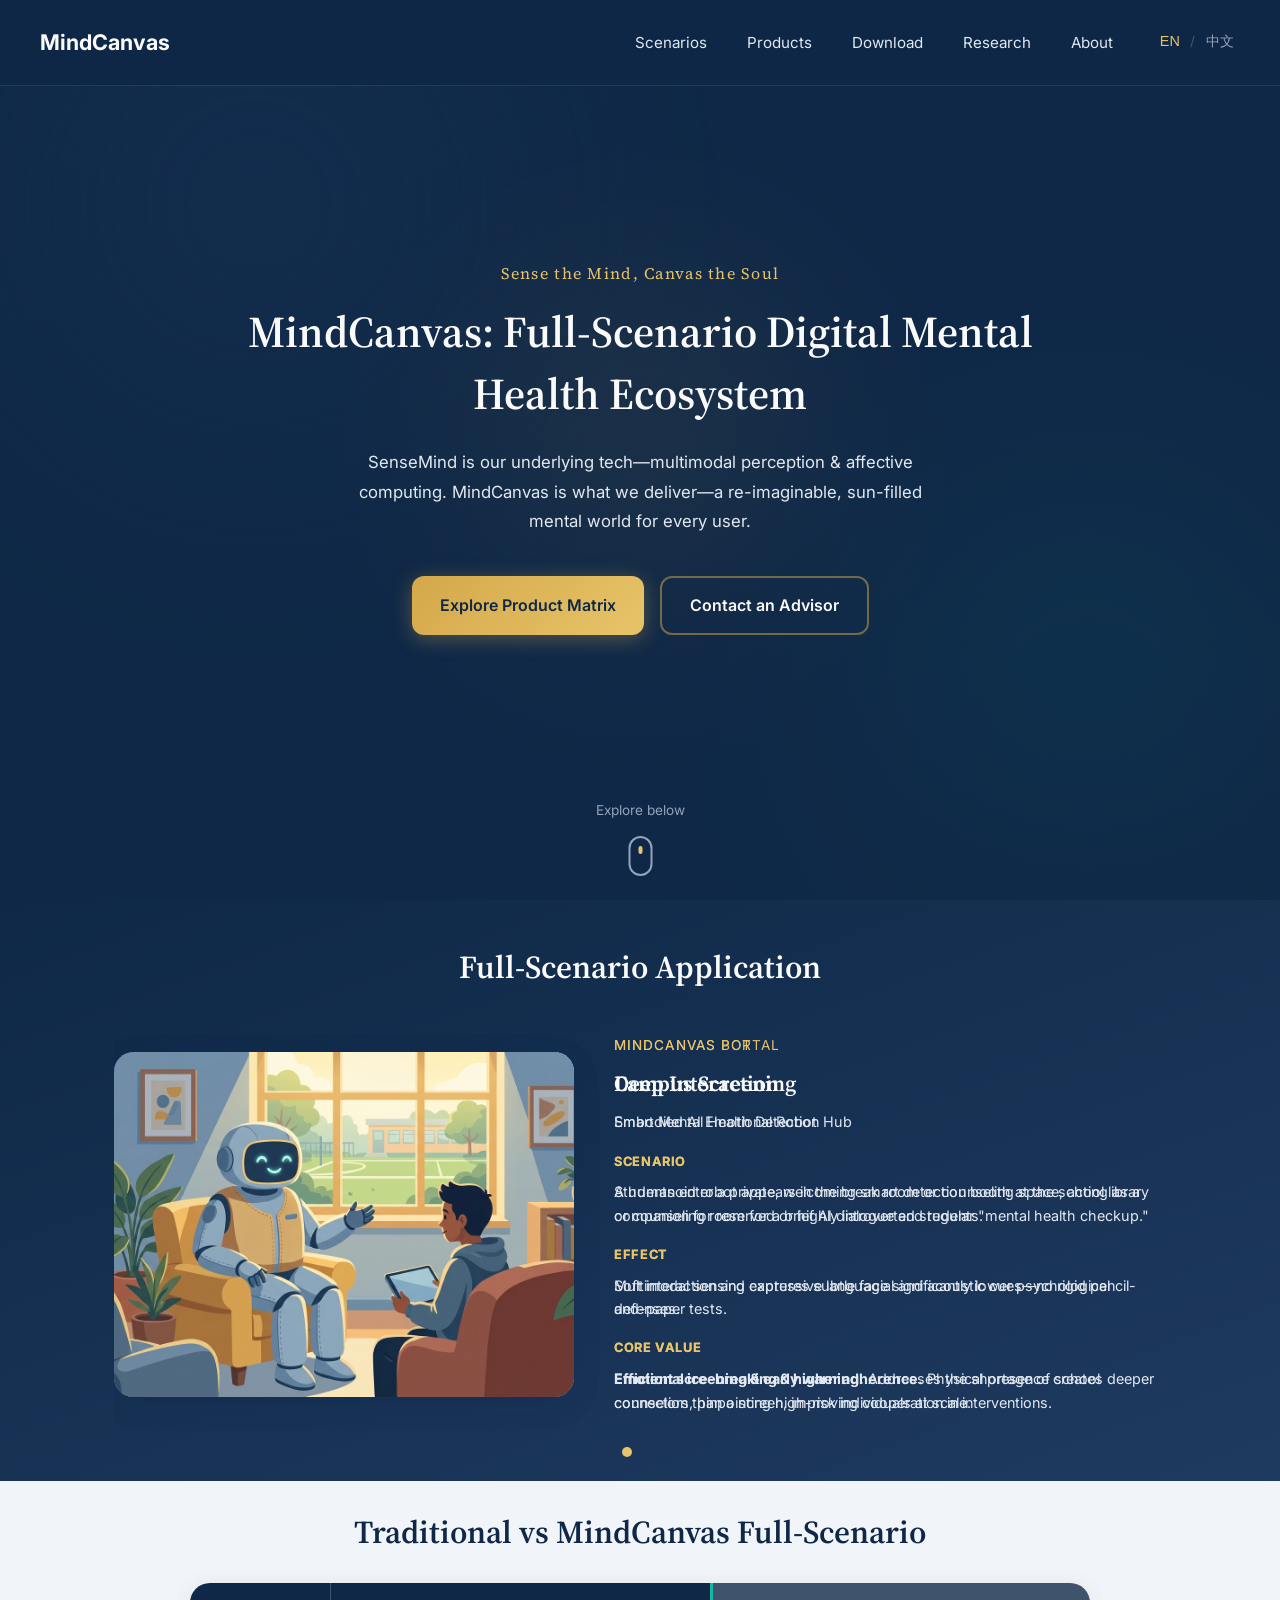
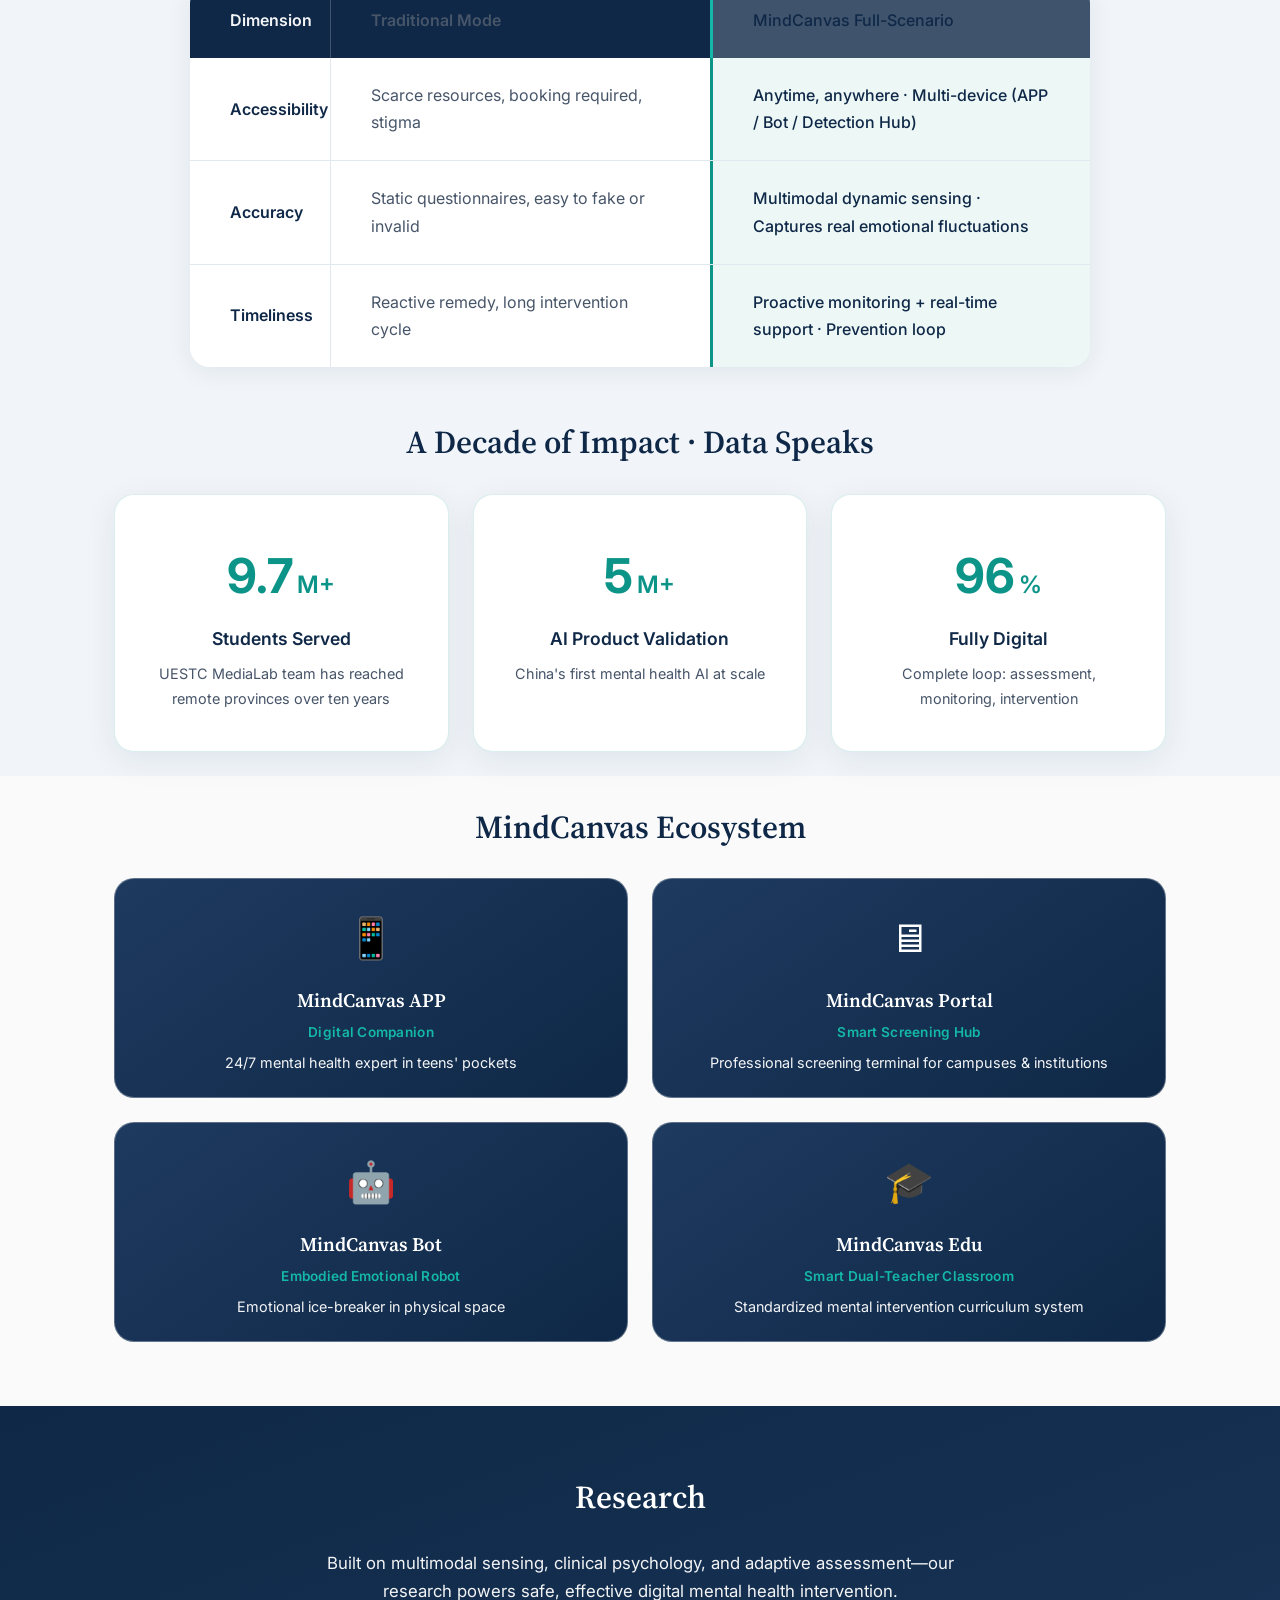
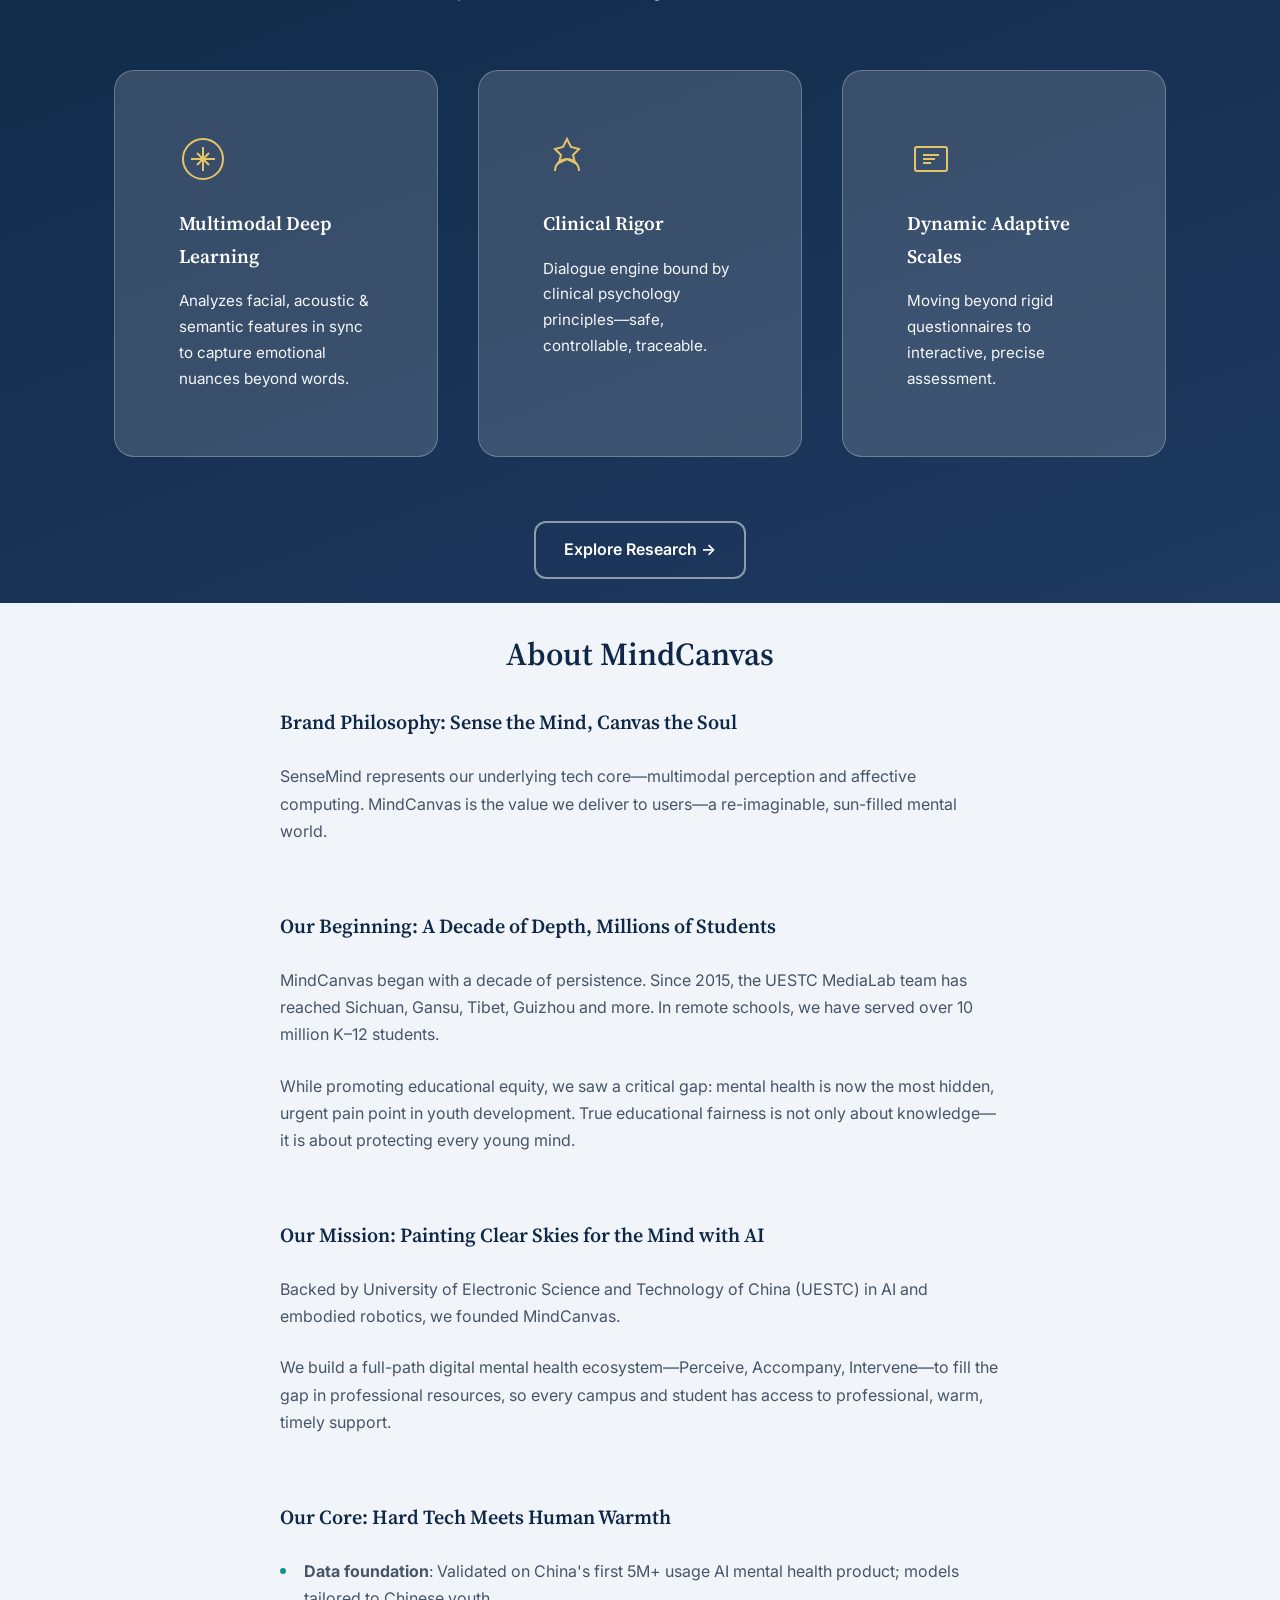
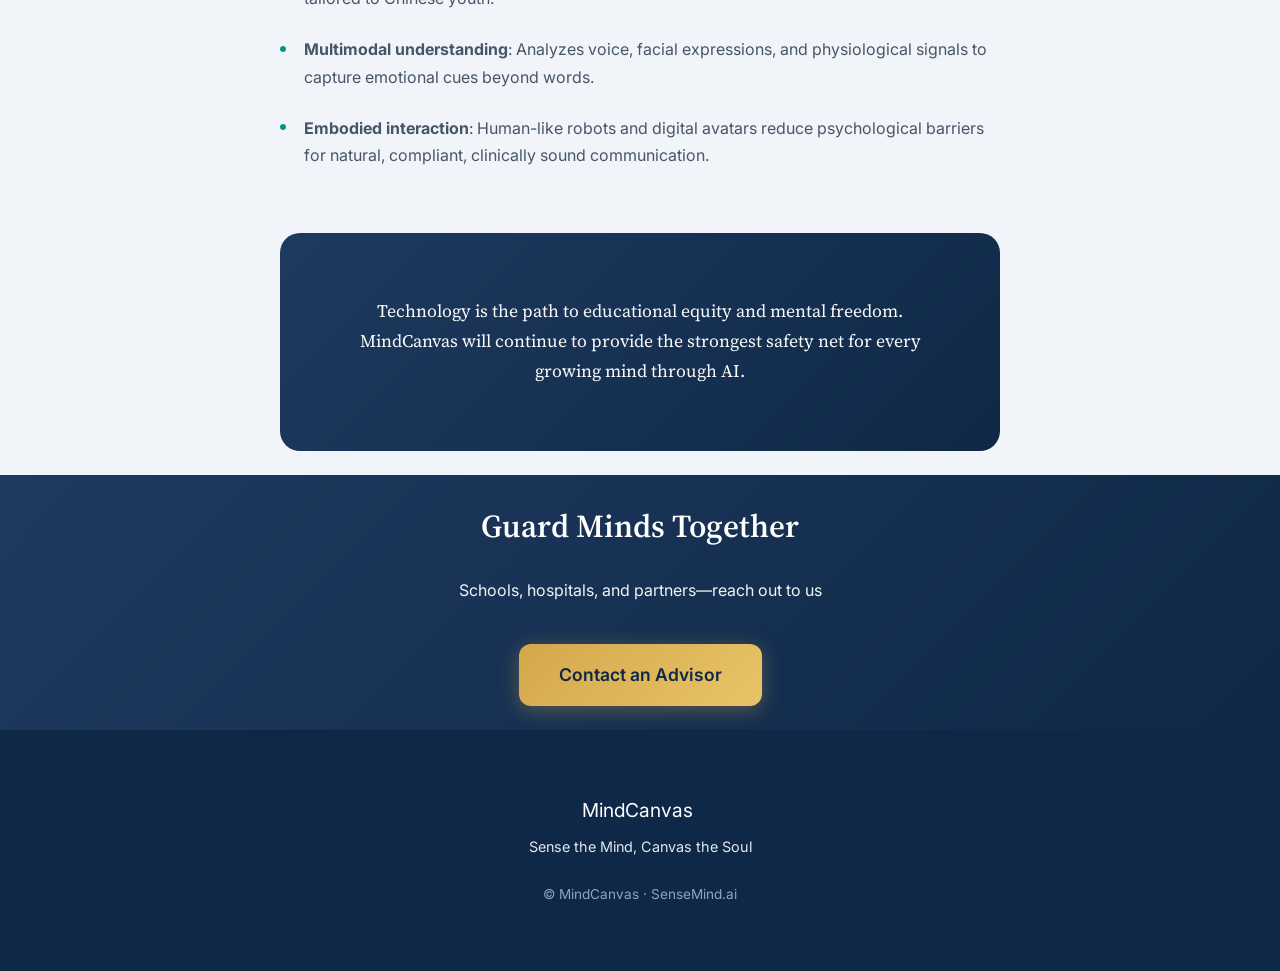
==== commit 07937729: "0.0.6" ====
--- a/index.html
+++ b/index.html
@@ -4,7 +4,7 @@
   <meta charset="UTF-8">
   <meta name="viewport" content="width=device-width, initial-scale=1.0">
   <title>MindCanvas — Full-Scenario Digital Mental Health Ecosystem</title>
-  <meta name="description" content="Weaving the canvas of mind with AI, guarding clear skies for every soul. World-class engineering, a decade in education, millions of students.">
+  <meta name="description" content="Sense the Mind, Canvas the Soul. MindCanvas is a full-scenario digital mental health ecosystem powered by SenseMind—multimodal perception and affective computing.">
   <link rel="preconnect" href="https://fonts.googleapis.com">
   <link rel="preconnect" href="https://fonts.gstatic.com" crossorigin>
   <link href="https://fonts.googleapis.com/css2?family=Inter:wght@400;500;600;700&family=Source+Serif+4:opsz,wght@8..60,400;8..60,600;8..60,700&family=Noto+Sans+SC:wght@400;500;600;700&family=Noto+Serif+SC:wght@400;500;600;700&display=swap" rel="stylesheet">
@@ -341,6 +341,10 @@
         <h2 class="section-title" data-i18n="aboutTitle">About MindCanvas</h2>
         <div class="about-content">
           <div class="about-block">
+            <h3 data-i18n="about0Title">Brand Philosophy: Sense the Mind, Canvas the Soul</h3>
+            <p data-i18n="about0P1">SenseMind represents our underlying tech core—multimodal perception and affective computing. MindCanvas is the value we deliver to users—a re-imaginable, sun-filled mental world.</p>
+          </div>
+          <div class="about-block">
             <h3 data-i18n="about1Title">Our Beginning: A Decade of Depth, Millions of Students</h3>
             <p data-i18n="about1P1">MindCanvas began with a decade of persistence. Since 2015, the UESTC MediaLab team has reached Sichuan, Gansu, Tibet, Guizhou and more. In remote schools, we have served over 10 million K–12 students.</p>
             <p data-i18n="about1P2">While promoting educational equity, we saw a critical gap: mental health is now the most hidden, urgent pain point in youth development. True educational fairness is not only about knowledge—it is about protecting every young mind.</p>
--- a/styles.css
+++ b/styles.css
@@ -217,12 +217,12 @@
 /* ========== Hero Section ========== */
 .hero {
   position: relative;
-  min-height: min(65vh, 540px);
+  min-height: 100vh;
   display: flex;
   flex-direction: column;
   justify-content: center;
   align-items: center;
-  padding: calc(60px + var(--space-sm)) var(--space-lg) var(--space-sm);
+  padding: calc(60px + var(--space-md)) var(--space-lg) var(--space-xl);
   overflow: hidden;
 }
 
@@ -291,26 +291,28 @@
 
 .hero-tagline {
   font-family: var(--font-serif);
-  font-size: 0.95rem;
-  color: var(--gold-soft);
-  margin-bottom: var(--space-xs);
+  font-size: 1rem;
+  color: var(--gold-soft);
+  margin-bottom: var(--space-sm);
   letter-spacing: 0.08em;
+  line-height: 1.5;
 }
 
 .hero-title {
   font-family: var(--font-serif);
-  font-size: clamp(1.6rem, 3.5vw, 2.5rem);
+  font-size: clamp(1.75rem, 4vw, 2.75rem);
   font-weight: 600;
   color: var(--white);
-  line-height: 1.3;
-  margin-bottom: var(--space-sm);
+  line-height: 1.4;
+  margin-bottom: var(--space-md);
 }
 
 .hero-subtitle {
-  font-size: 0.98rem;
+  font-size: 1.05rem;
+  line-height: 1.75;
   color: var(--gray-200);
-  margin-bottom: var(--space-md);
-  max-width: 560px;
+  margin-bottom: var(--space-lg);
+  max-width: 600px;
   margin-left: auto;
   margin-right: auto;
 }
@@ -320,7 +322,7 @@
   gap: var(--space-sm);
   justify-content: center;
   flex-wrap: wrap;
-  margin-bottom: var(--space-xs);
+  margin-bottom: var(--space-md);
 }
 
 .btn {
